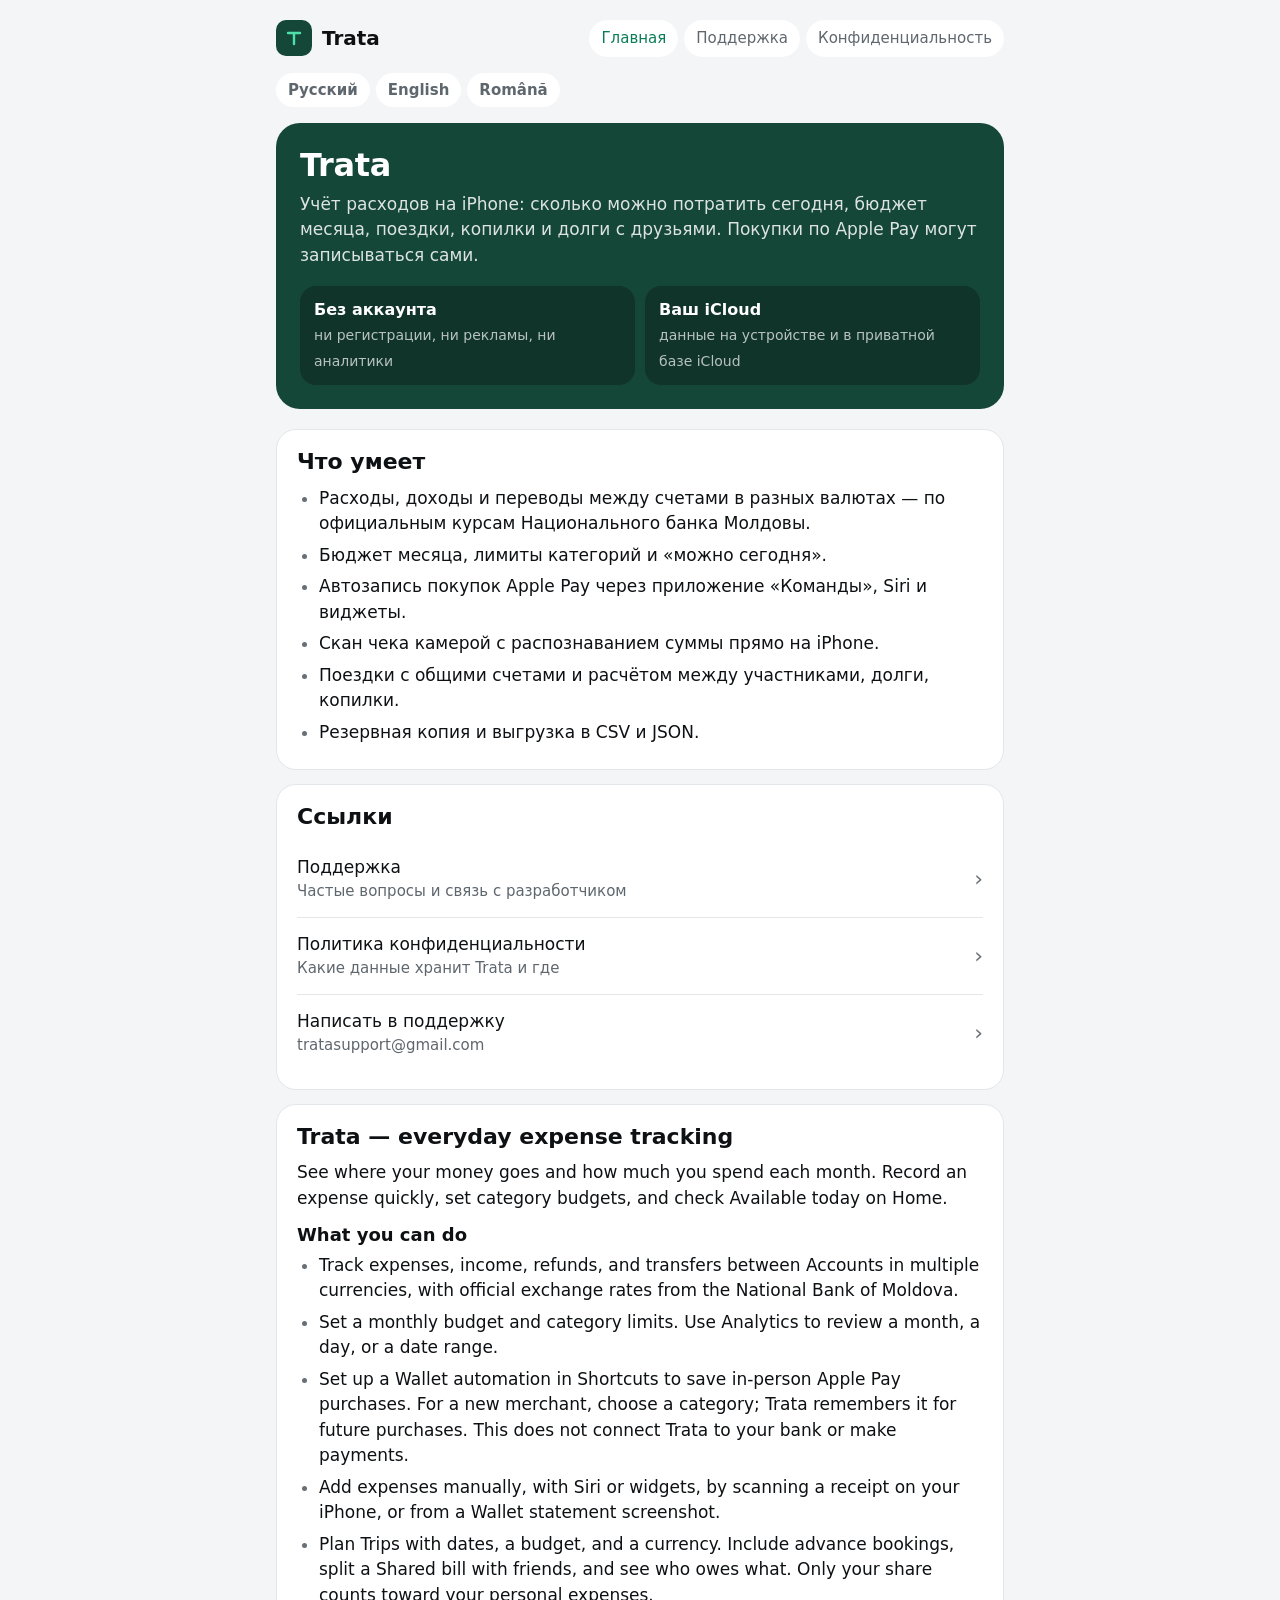
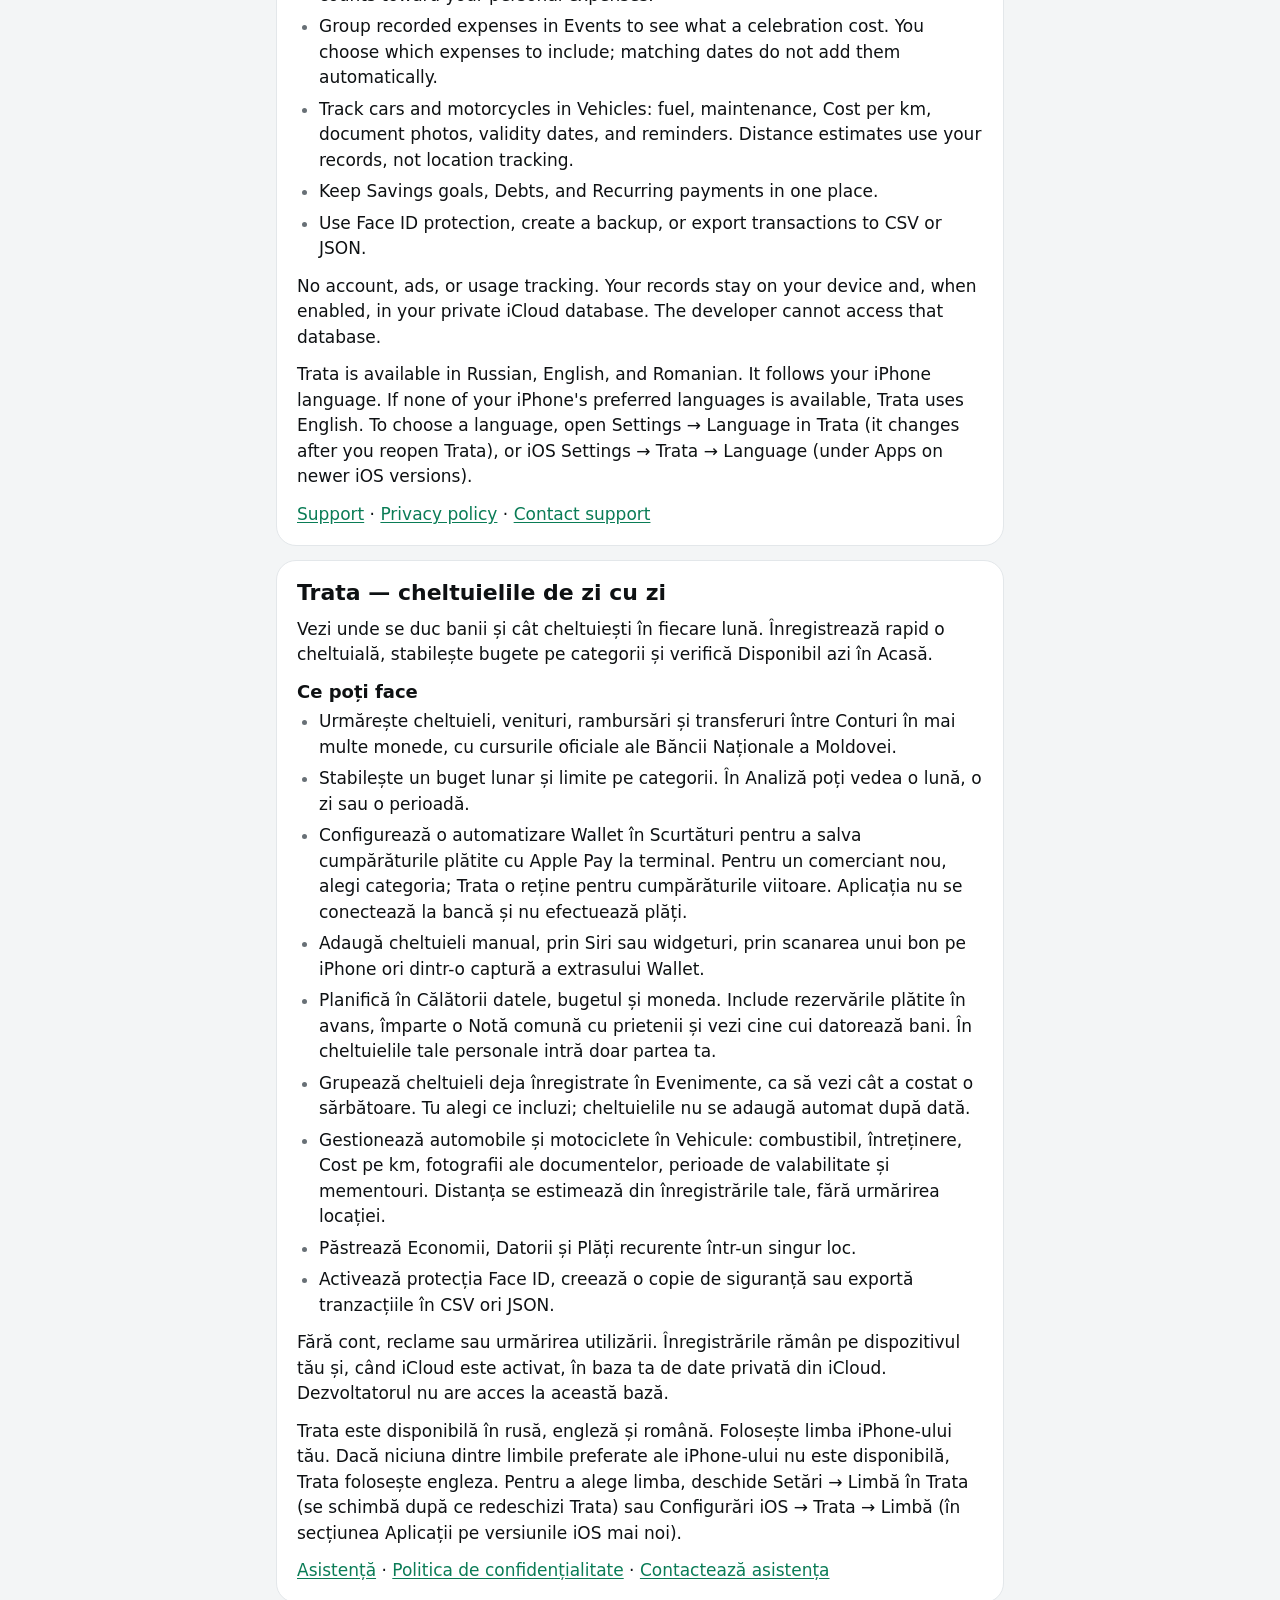
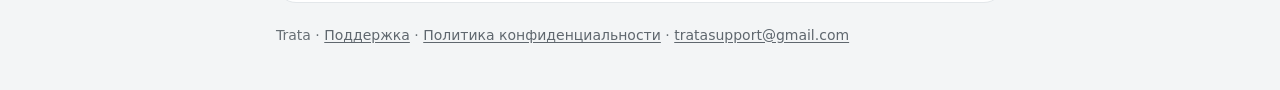
==== index.html @ 4e5db241 "Trata website: home, privacy policy and support (ru, en, ro)" ====
<!DOCTYPE html>
<html lang="ru">
<head>
<meta charset="utf-8">
<meta name="viewport" content="width=device-width, initial-scale=1, viewport-fit=cover">
<title>Trata — учёт расходов</title>
<meta name="description" content="Trata — приложение для iPhone для учёта расходов, бюджета, поездок и долгов. Данные хранятся на устройстве и в вашем iCloud.">
<meta name="color-scheme" content="light dark">
<meta name="theme-color" content="#F3F5F6" media="(prefers-color-scheme: light)">
<meta name="theme-color" content="#101315" media="(prefers-color-scheme: dark)">
<link rel="icon" href="data:image/svg+xml,%3Csvg xmlns='http://www.w3.org/2000/svg' viewBox='0 0 32 32'%3E%3Crect width='32' height='32' rx='8' fill='%23154738'/%3E%3Cpath d='M9 10h14M16 10v13' stroke='%234DE0AA' stroke-width='3.2' stroke-linecap='round'/%3E%3C/svg%3E">
<link rel="stylesheet" href="style.css">
</head>
<body>
<header class="site-header">
  <div class="wrap">
    <a class="brand" href="index.html">
      <span class="brand-mark" aria-hidden="true"><svg viewBox="0 0 20 20" fill="none"><path d="M4 5h12M10 5v11" stroke="#4DE0AA" stroke-width="2.4" stroke-linecap="round"/></svg></span>
      Trata
    </a>
    <nav class="nav" aria-label="Разделы сайта">
      <a href="index.html" aria-current="page">Главная</a>
      <a href="support.html">Поддержка</a>
      <a href="privacy.html">Конфиденциальность</a>
    </nav>
  </div>
</header>

<main class="wrap">
  <nav class="lang" aria-label="Language / Limbă">
    <a href="#ru" hreflang="ru">Русский</a>
    <a href="#en" hreflang="en">English</a>
    <a href="#ro" hreflang="ro">Română</a>
  </nav>

  <section class="hero" id="ru" lang="ru">
    <h1>Trata</h1>
    <p>Учёт расходов на iPhone: сколько можно потратить сегодня, бюджет месяца, поездки, копилки и долги с друзьями. Покупки по Apple Pay могут записываться сами.</p>
    <div class="hero-tiles">
      <div class="hero-tile"><b>Без аккаунта</b><span>ни регистрации, ни рекламы, ни аналитики</span></div>
      <div class="hero-tile"><b>Ваш iCloud</b><span>данные на устройстве и в приватной базе iCloud</span></div>
    </div>
  </section>

  <section class="card">
    <h2>Что умеет</h2>
    <ul>
      <li>Расходы, доходы и переводы между счетами в разных валютах — по официальным курсам Национального банка Молдовы.</li>
      <li>Бюджет месяца, лимиты категорий и «можно сегодня».</li>
      <li>Автозапись покупок Apple Pay через приложение «Команды», Siri и виджеты.</li>
      <li>Скан чека камерой с распознаванием суммы прямо на iPhone.</li>
      <li>Поездки с общими счетами и расчётом между участниками, долги, копилки.</li>
      <li>Резервная копия и выгрузка в CSV и JSON.</li>
    </ul>
  </section>

  <section class="card">
    <h2>Ссылки</h2>
    <ul class="links">
      <li><a href="support.html"><span>Поддержка<small>Частые вопросы и связь с разработчиком</small></span></a></li>
      <li><a href="privacy.html"><span>Политика конфиденциальности<small>Какие данные хранит Trata и где</small></span></a></li>
      <li><a href="mailto:tratasupport@gmail.com?subject=Trata%20%E2%80%94%20%D0%BF%D0%BE%D0%B4%D0%B4%D0%B5%D1%80%D0%B6%D0%BA%D0%B0"><span>Написать в поддержку<small>tratasupport@gmail.com</small></span></a></li>
    </ul>
  </section>

  <section class="card" id="en" lang="en">
    <h2>Trata — everyday expense tracking</h2>
    <p>See where your money goes and how much you spend each month. Record an expense quickly, set category budgets, and check Available today on Home.</p>
    <h3>What you can do</h3>
    <ul>
      <li>Track expenses, income, refunds, and transfers between Accounts in multiple currencies, with official exchange rates from the National Bank of Moldova.</li>
      <li>Set a monthly budget and category limits. Use Analytics to review a month, a day, or a date range.</li>
      <li>Set up a Wallet automation in Shortcuts to save in-person Apple Pay purchases. For a new merchant, choose a category; Trata remembers it for future purchases. This does not connect Trata to your bank or make payments.</li>
      <li>Add expenses manually, with Siri or widgets, by scanning a receipt on your iPhone, or from a Wallet statement screenshot.</li>
      <li>Plan Trips with dates, a budget, and a currency. Include advance bookings, split a Shared bill with friends, and see who owes what. Only your share counts toward your personal expenses.</li>
      <li>Group recorded expenses in Events to see what a celebration cost. You choose which expenses to include; matching dates do not add them automatically.</li>
      <li>Track cars and motorcycles in Vehicles: fuel, maintenance, Cost per km, document photos, validity dates, and reminders. Distance estimates use your records, not location tracking.</li>
      <li>Keep Savings goals, Debts, and Recurring payments in one place.</li>
      <li>Use Face ID protection, create a backup, or export transactions to CSV or JSON.</li>
    </ul>
    <p>No account, ads, or usage tracking. Your records stay on your device and, when enabled, in your private iCloud database. The developer cannot access that database.</p>
    <p>Trata is available in Russian, English, and Romanian. It follows your iPhone language. If none of your iPhone's preferred languages is available, Trata uses English. To choose a language, open Settings → Language in Trata (it changes after you reopen Trata), or iOS Settings → Trata → Language (under Apps on newer iOS versions).</p>
    <p><a href="support.html#en">Support</a> · <a href="privacy.html#en">Privacy policy</a> · <a href="mailto:tratasupport@gmail.com?subject=Trata%20support">Contact support</a></p>
  </section>

  <section class="card" id="ro" lang="ro">
    <h2>Trata — cheltuielile de zi cu zi</h2>
    <p>Vezi unde se duc banii și cât cheltuiești în fiecare lună. Înregistrează rapid o cheltuială, stabilește bugete pe categorii și verifică Disponibil azi în Acasă.</p>
    <h3>Ce poți face</h3>
    <ul>
      <li>Urmărește cheltuieli, venituri, rambursări și transferuri între Conturi în mai multe monede, cu cursurile oficiale ale Băncii Naționale a Moldovei.</li>
      <li>Stabilește un buget lunar și limite pe categorii. În Analiză poți vedea o lună, o zi sau o perioadă.</li>
      <li>Configurează o automatizare Wallet în Scurtături pentru a salva cumpărăturile plătite cu Apple Pay la terminal. Pentru un comerciant nou, alegi categoria; Trata o reține pentru cumpărăturile viitoare. Aplicația nu se conectează la bancă și nu efectuează plăți.</li>
      <li>Adaugă cheltuieli manual, prin Siri sau widgeturi, prin scanarea unui bon pe iPhone ori dintr-o captură a extrasului Wallet.</li>
      <li>Planifică în Călătorii datele, bugetul și moneda. Include rezervările plătite în avans, împarte o Notă comună cu prietenii și vezi cine cui datorează bani. În cheltuielile tale personale intră doar partea ta.</li>
      <li>Grupează cheltuieli deja înregistrate în Evenimente, ca să vezi cât a costat o sărbătoare. Tu alegi ce incluzi; cheltuielile nu se adaugă automat după dată.</li>
      <li>Gestionează automobile și motociclete în Vehicule: combustibil, întreținere, Cost pe km, fotografii ale documentelor, perioade de valabilitate și mementouri. Distanța se estimează din înregistrările tale, fără urmărirea locației.</li>
      <li>Păstrează Economii, Datorii și Plăți recurente într-un singur loc.</li>
      <li>Activează protecția Face ID, creează o copie de siguranță sau exportă tranzacțiile în CSV ori JSON.</li>
    </ul>
    <p>Fără cont, reclame sau urmărirea utilizării. Înregistrările rămân pe dispozitivul tău și, când iCloud este activat, în baza ta de date privată din iCloud. Dezvoltatorul nu are acces la această bază.</p>
    <p>Trata este disponibilă în rusă, engleză și română. Folosește limba iPhone-ului tău. Dacă niciuna dintre limbile preferate ale iPhone-ului nu este disponibilă, Trata folosește engleza. Pentru a alege limba, deschide Setări → Limbă în Trata (se schimbă după ce redeschizi Trata) sau Configurări iOS → Trata → Limbă (în secțiunea Aplicații pe versiunile iOS mai noi).</p>
    <p><a href="support.html#ro">Asistență</a> · <a href="privacy.html#ro">Politica de confidențialitate</a> · <a href="mailto:tratasupport@gmail.com?subject=Trata%20asisten%C8%9B%C4%83">Contactează asistența</a></p>
  </section>
</main>

<footer class="site-footer">
  <div class="wrap">
    <p>Trata · <a href="support.html">Поддержка</a> · <a href="privacy.html">Политика конфиденциальности</a> · <a href="mailto:tratasupport@gmail.com">tratasupport@gmail.com</a></p>
  </div>
</footer>
</body>
</html>
---- style.css ----
/* Trata — общий стиль сайта. Палитра из DESIGN_SPEC.md, системный шрифт, без внешних файлов. */

:root {
  color-scheme: light dark;
  --bg: #F3F5F6;
  --surface: #FFFFFF;
  --surface-elevated: #ECEFF1;
  --hairline: #E3E7EA;
  --text: #0E1113;
  --text-secondary: #5F676E;
  --text-caption: #687076;
  --accent: #0A7C56;
  --on-accent: #FFFFFF;
  --hero: #154738;
  --hero-tile: #10342A;
  --hero-glyph: #4DE0AA;
  --on-hero: #FFFFFF;
  --radius-card: 20px;
  --radius-hero: 24px;
  --gutter: 16px;
  --max: 760px;
}

@media (prefers-color-scheme: dark) {
  :root {
    --bg: #101315;
    --surface: #1C1F23;
    --surface-elevated: #2A2E33;
    --hairline: #24282C;
    --text: #FFFFFF;
    --text-secondary: #8E959B;
    --text-caption: #80888E;
    --accent: #43DCA3;
    --on-accent: #0B1512;
  }
}

*,
*::before,
*::after { box-sizing: border-box; }

html { -webkit-text-size-adjust: 100%; text-size-adjust: 100%; }

body {
  margin: 0;
  background: var(--bg);
  color: var(--text);
  font-family: -apple-system, BlinkMacSystemFont, "SF Pro Text", "SF Pro Display", system-ui, "Segoe UI", Roboto, "Helvetica Neue", Arial, sans-serif;
  font-size: 17px;
  line-height: 1.5;
  -webkit-font-smoothing: antialiased;
  overflow-wrap: break-word;
}

a { color: var(--accent); text-underline-offset: 2px; }
a:hover { text-decoration-thickness: 2px; }
a:focus-visible,
summary:focus-visible { outline: 2px solid var(--accent); outline-offset: 3px; border-radius: 6px; }

.wrap {
  max-width: var(--max);
  margin: 0 auto;
  padding: 0 var(--gutter);
}

/* Шапка */
.site-header { padding: 20px 0 8px; }
.site-header .wrap { display: flex; align-items: center; justify-content: space-between; gap: 12px; flex-wrap: wrap; }
.brand { display: inline-flex; align-items: center; gap: 10px; color: var(--text); text-decoration: none; font-weight: 700; font-size: 20px; }
.brand-mark {
  width: 36px; height: 36px; border-radius: 10px;
  background: var(--hero); display: inline-grid; place-items: center;
}
.brand-mark svg { width: 20px; height: 20px; }
.nav { display: flex; gap: 6px; flex-wrap: wrap; }
.nav a {
  color: var(--text-secondary); text-decoration: none; font-size: 15px; font-weight: 500;
  padding: 7px 12px; border-radius: 999px; background: var(--surface);
}
.nav a[aria-current="page"] { color: var(--accent); }

main { padding: 12px 0 40px; }

h1 { font-size: 32px; line-height: 1.15; margin: 16px 0 8px; letter-spacing: -0.01em; }
h2 { font-size: 22px; line-height: 1.25; margin: 32px 0 10px; }
h3 { font-size: 18px; line-height: 1.3; margin: 22px 0 6px; }
p { margin: 0 0 12px; }
ul { margin: 0 0 12px; padding-left: 22px; }
li { margin: 0 0 6px; }
li::marker { color: var(--text-caption); }

.lead { color: var(--text-secondary); font-size: 19px; }
.meta { color: var(--text-caption); font-size: 15px; }
.muted { color: var(--text-secondary); }

/* Hero — как крупная карточка-итог в приложении */
.hero {
  background: var(--hero);
  color: var(--on-hero);
  border-radius: var(--radius-hero);
  padding: 24px;
  margin: 16px 0 20px;
}
.hero h1 { margin-top: 0; color: var(--on-hero); }
.hero p { color: rgba(255, 255, 255, 0.85); }
.hero a { color: var(--hero-glyph); }
.hero-tiles { display: grid; grid-template-columns: repeat(auto-fit, minmax(180px, 1fr)); gap: 10px; margin-top: 18px; }
.hero-tile { background: var(--hero-tile); border-radius: 16px; padding: 12px 14px; }
.hero-tile b { display: block; color: var(--on-hero); font-size: 16px; }
.hero-tile span { color: rgba(255, 255, 255, 0.7); font-size: 14px; }

/* Карточки */
.card {
  background: var(--surface);
  border-radius: var(--radius-card);
  padding: 18px 20px;
  margin: 0 0 14px;
}
@media (prefers-color-scheme: light) {
  .card { border: 1px solid var(--hairline); }
}
.card > :last-child { margin-bottom: 0; }
.card h2, .card h3 { margin-top: 0; }

.links { list-style: none; padding: 0; margin: 0; }
.links li { margin: 0; border-top: 1px solid var(--hairline); }
.links li:first-child { border-top: 0; }
.links a {
  display: flex; justify-content: space-between; align-items: center; gap: 12px;
  padding: 14px 0; color: var(--text); text-decoration: none; font-weight: 500;
}
.links a::after { content: "›"; color: var(--text-caption); font-size: 22px; line-height: 1; }
.links small { display: block; color: var(--text-secondary); font-weight: 400; font-size: 15px; }

.button {
  display: inline-block; background: var(--accent); color: var(--on-accent);
  text-decoration: none; font-weight: 600; padding: 12px 18px; border-radius: 14px;
}
.button:hover { filter: brightness(1.05); }

.badge {
  display: inline-block; font-size: 13px; font-weight: 600; letter-spacing: 0.02em;
  color: var(--text-secondary); background: var(--surface-elevated);
  padding: 3px 10px; border-radius: 999px; vertical-align: middle;
}

/* Частые вопросы */
details {
  background: var(--surface);
  border-radius: 16px;
  padding: 0 18px;
  margin: 0 0 10px;
}
@media (prefers-color-scheme: light) {
  details { border: 1px solid var(--hairline); }
}
summary {
  cursor: pointer; list-style: none; font-weight: 600; padding: 15px 28px 15px 0; position: relative;
}
summary::-webkit-details-marker { display: none; }
summary::after {
  content: "+"; position: absolute; right: 0; top: 50%; transform: translateY(-50%);
  color: var(--accent); font-size: 22px; font-weight: 400;
}
details[open] summary::after { content: "−"; }
details > :not(summary) { color: var(--text-secondary); }
details > :last-child { padding-bottom: 14px; margin-bottom: 0; }

/* Переключатель языка */
.lang { display: flex; gap: 6px; margin: 8px 0 4px; }
.lang a {
  text-decoration: none; font-size: 15px; font-weight: 600; padding: 6px 12px;
  border-radius: 999px; background: var(--surface); color: var(--text-secondary);
}
.lang a:hover { color: var(--accent); }

.policy h2 { font-size: 20px; }
.policy section { scroll-margin-top: 16px; }
hr { border: 0; border-top: 1px solid var(--hairline); margin: 40px 0; }

.site-footer { color: var(--text-caption); font-size: 14px; padding: 8px 0 32px; }
.site-footer a { color: var(--text-secondary); }

@media (max-width: 480px) {
  body { font-size: 16px; }
  h1 { font-size: 27px; }
  h2 { font-size: 20px; }
  .lead { font-size: 17px; }
  .hero { padding: 20px 18px; }
  .card { padding: 16px; }
}
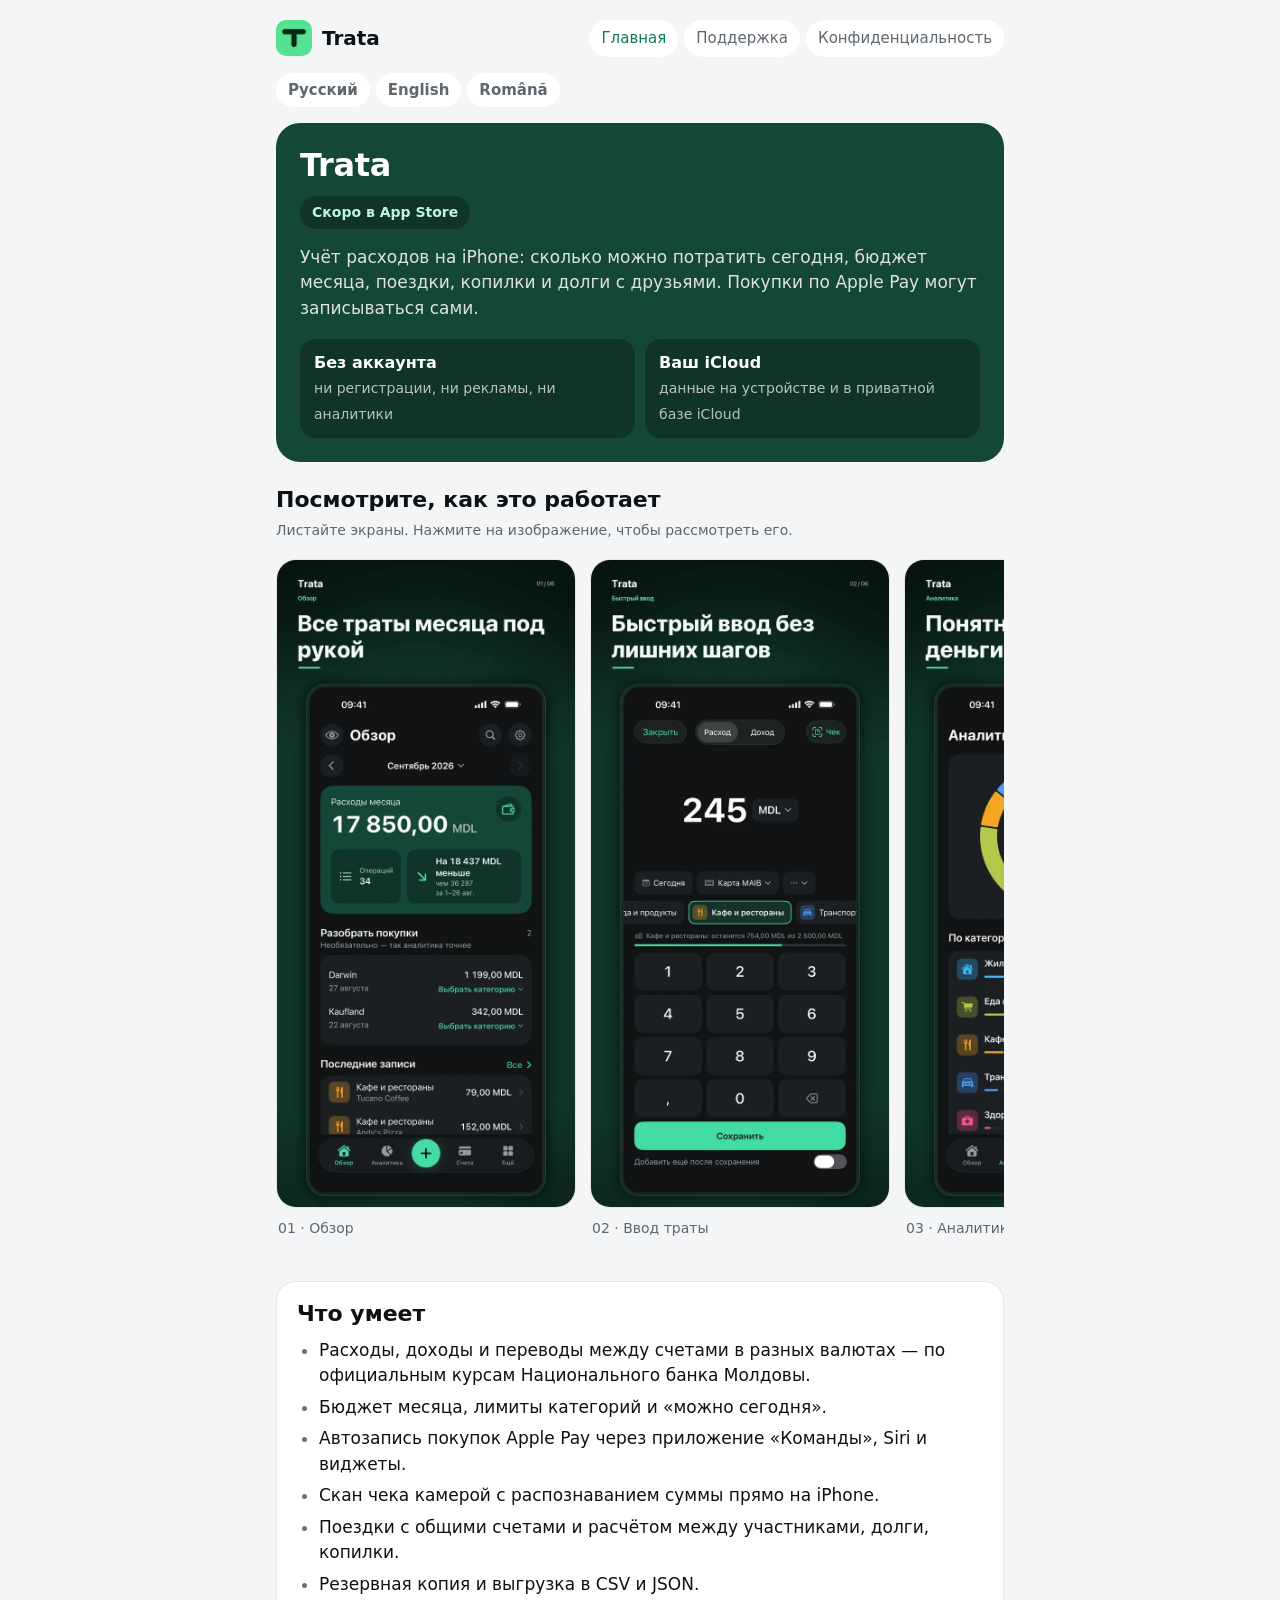
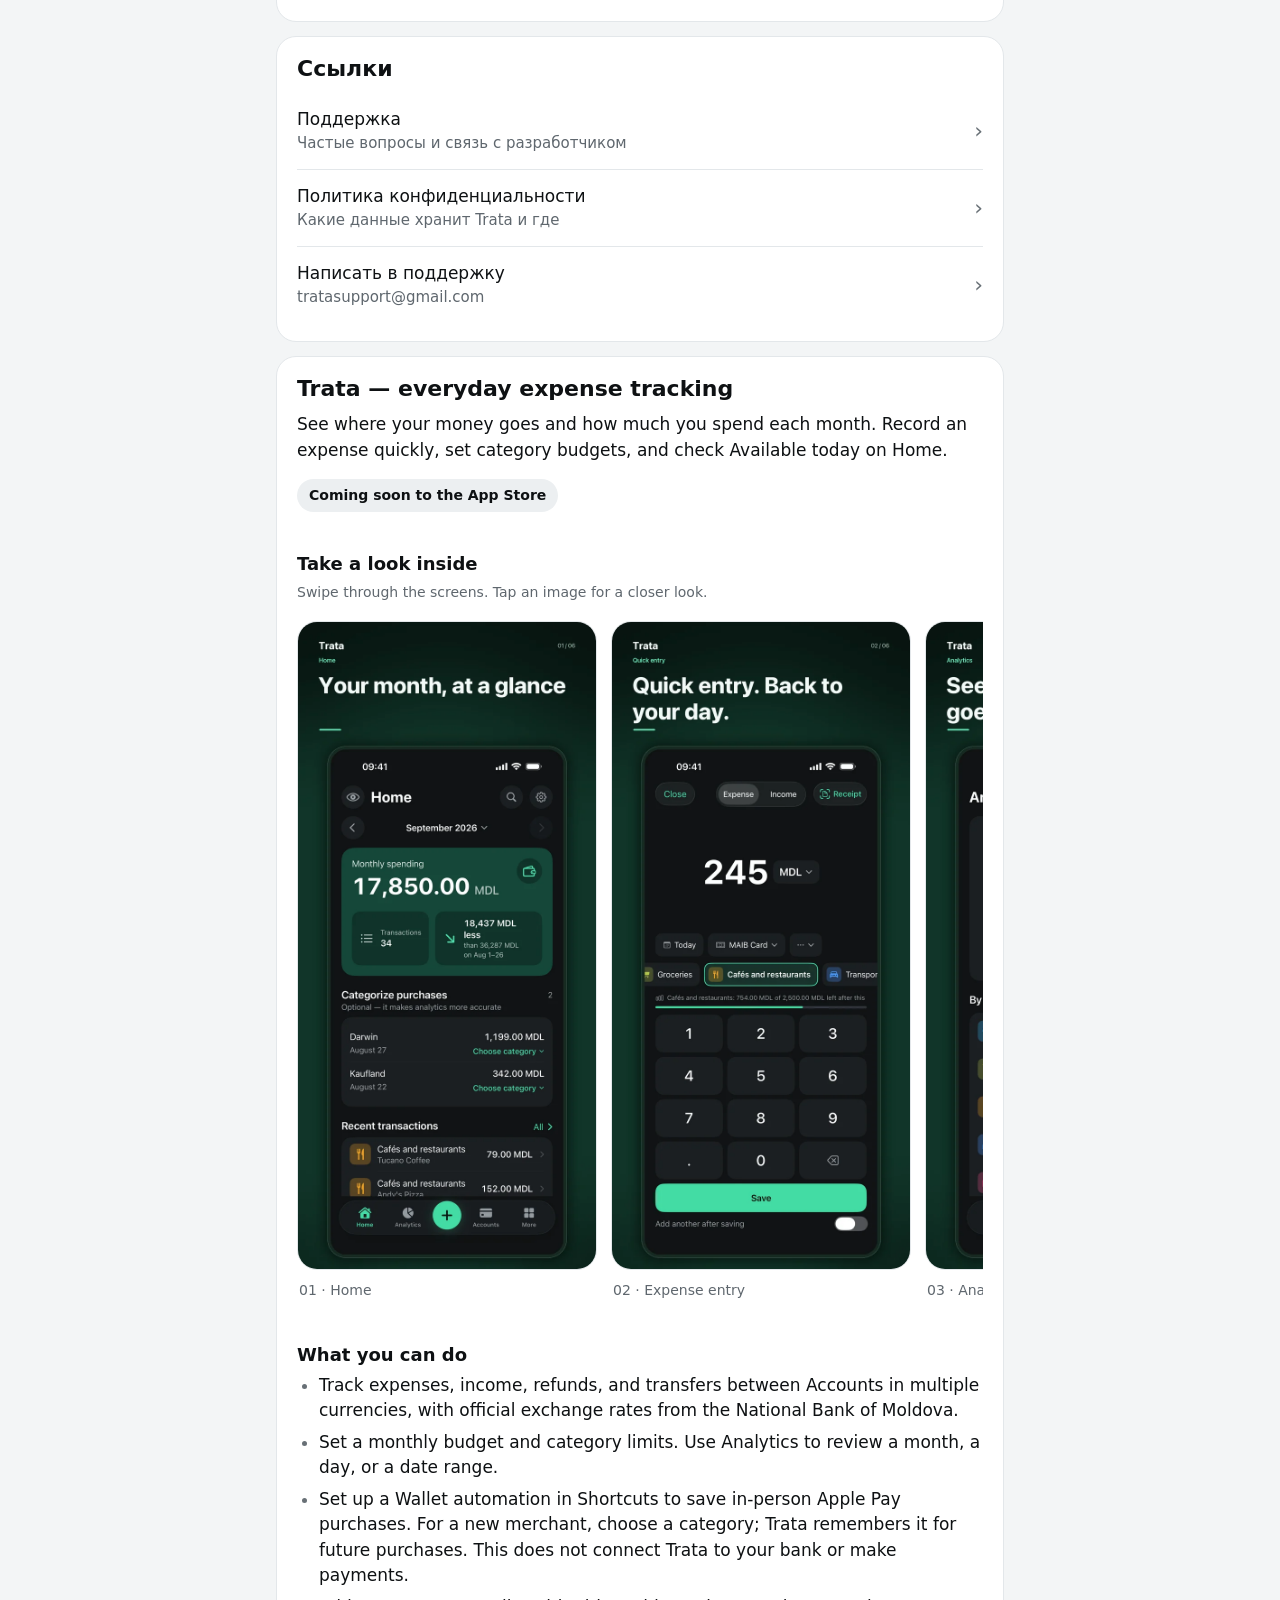
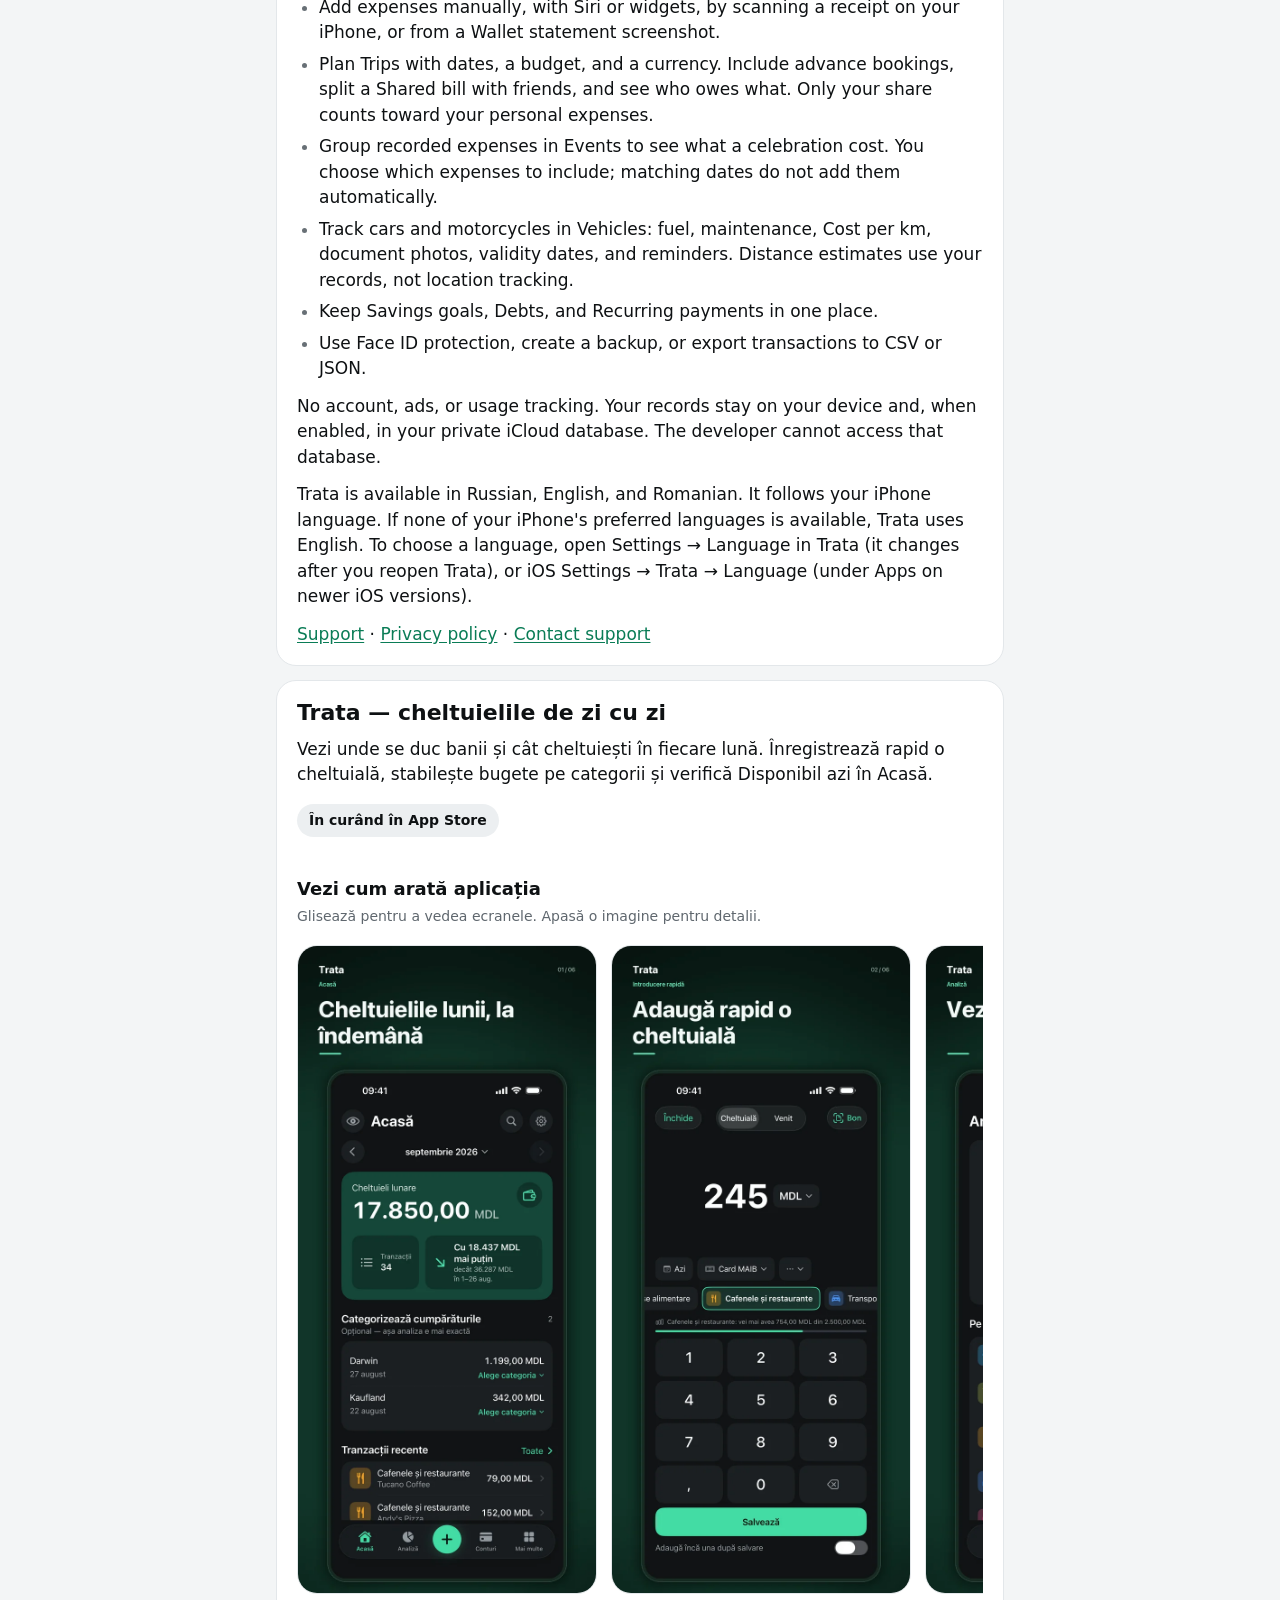
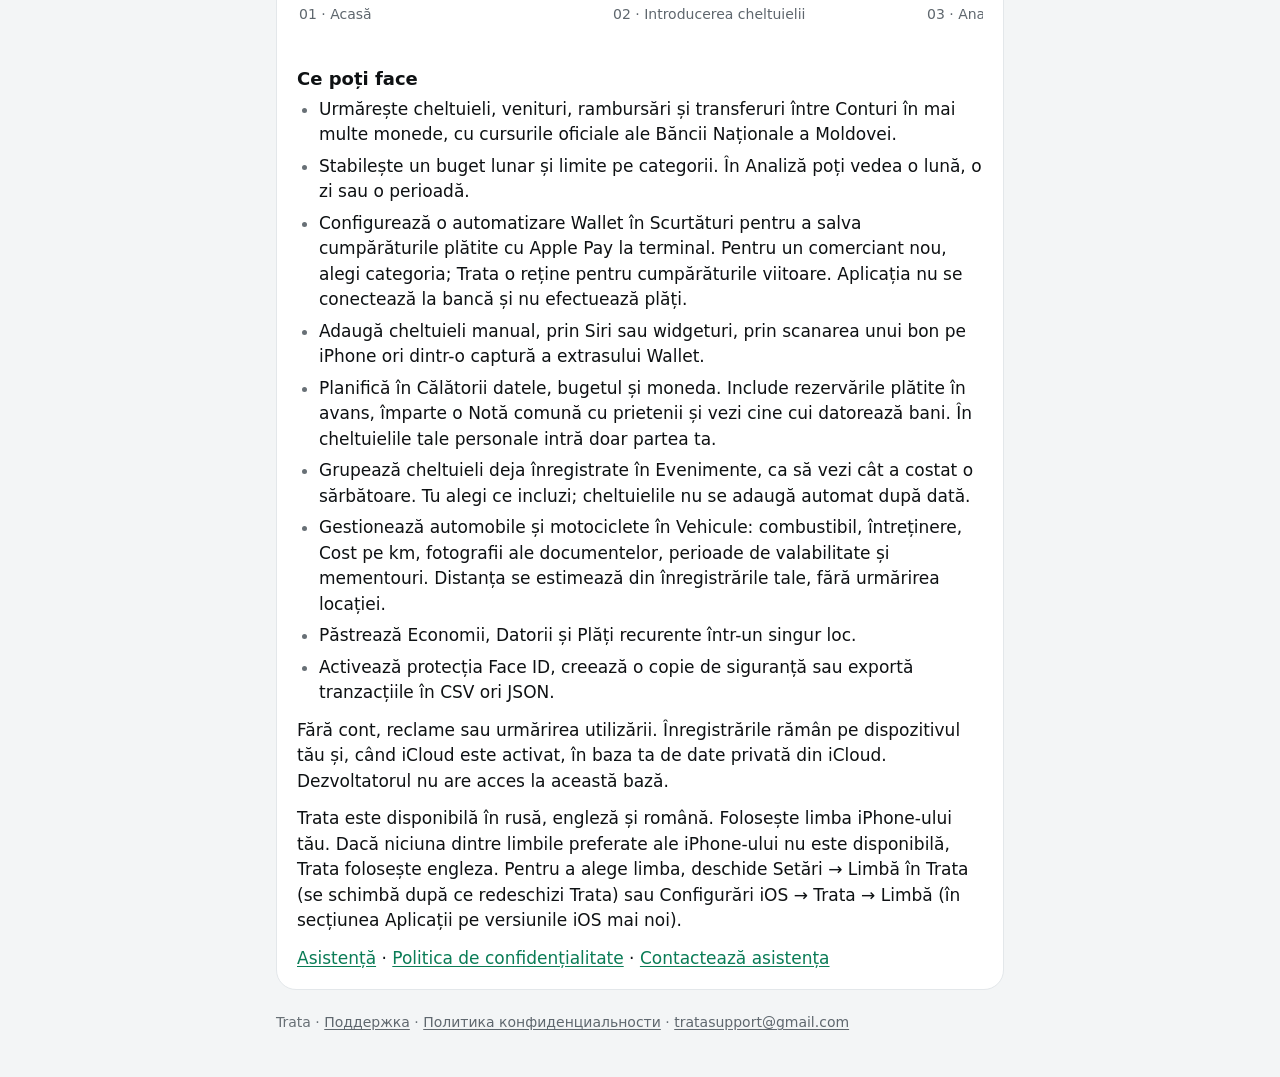
==== commit 9f5247f0: "Add multilingual screenshots and sharing preview Add six refreshed Trata screenshots in each of Russ" ====
--- a/index.html
+++ b/index.html
@@ -8,14 +8,50 @@
 <meta name="color-scheme" content="light dark">
 <meta name="theme-color" content="#F3F5F6" media="(prefers-color-scheme: light)">
 <meta name="theme-color" content="#101315" media="(prefers-color-scheme: dark)">
-<link rel="icon" href="data:image/svg+xml,%3Csvg xmlns='http://www.w3.org/2000/svg' viewBox='0 0 32 32'%3E%3Crect width='32' height='32' rx='8' fill='%23154738'/%3E%3Cpath d='M9 10h14M16 10v13' stroke='%234DE0AA' stroke-width='3.2' stroke-linecap='round'/%3E%3C/svg%3E">
+<link rel="canonical" href="https://memotvoret.github.io/trata/">
+<meta property="og:type" content="website">
+<meta property="og:site_name" content="Trata">
+<meta property="og:title" content="Trata — личные финансы на iPhone">
+<meta property="og:description" content="Расходы, бюджет, поездки и счета — в одном приложении. Русский, English, Română. Скоро в App Store.">
+<meta property="og:url" content="https://memotvoret.github.io/trata/">
+<meta property="og:locale" content="ru_RU">
+<meta property="og:locale:alternate" content="en_US">
+<meta property="og:locale:alternate" content="ro_RO">
+<meta property="og:image" content="https://memotvoret.github.io/trata/trata-social.jpg">
+<meta property="og:image:width" content="1200">
+<meta property="og:image:height" content="630">
+<meta property="og:image:alt" content="Trata — расходы, бюджет и поездки. Скоро в App Store.">
+<meta name="twitter:card" content="summary_large_image">
+<meta name="twitter:title" content="Trata — личные финансы на iPhone">
+<meta name="twitter:description" content="Понимайте свои расходы, планируйте бюджет и делите расходы поездки. Скоро в App Store.">
+<meta name="twitter:image" content="https://memotvoret.github.io/trata/trata-social.jpg">
+<meta name="twitter:image:alt" content="Trata — расходы, бюджет и поездки. Скоро в App Store.">
+<link rel="icon" type="image/png" sizes="32x32" href="trata-favicon.png">
+<link rel="apple-touch-icon" sizes="180x180" href="trata-touch-icon.png">
+<link rel="icon" type="image/png" sizes="512x512" href="trata-icon.png">
 <link rel="stylesheet" href="style.css">
+<style>
+.brand-mark { overflow: hidden; }
+.brand-mark img { display: block; width: 36px; height: 36px; }
+.release-note { display: inline-block; padding: 6px 12px; border-radius: 99px; font-size: 14px; font-weight: 650; background: var(--surface-elevated); color: var(--text); margin: 4px 0 16px; }
+.hero .release-note { color: #BCF8DF; background: #10342A; }
+.showcase { margin: 24px 0 28px; min-width: 0; }
+.showcase h2, .showcase h3 { margin: 0 0 6px; }
+.showcase-hint { font-size: 14px; color: var(--text-secondary); margin-bottom: 14px; }
+.screen-gallery { display: flex; gap: 14px; overflow-x: auto; overscroll-behavior-x: contain; scroll-snap-type: x mandatory; padding: 4px 2px 14px; scrollbar-color: var(--accent) var(--surface-elevated); }
+.screen-gallery figure { flex: 0 0 clamp(250px, 77vw, 300px); margin: 0; min-width: 0; scroll-snap-align: start; }
+.screen-gallery a { display: block; border-radius: 20px; overflow: hidden; background: #081511; border: 1px solid var(--hairline); }
+.screen-gallery img { display: block; width: 100%; height: auto; aspect-ratio: 660 / 1434; }
+.screen-gallery figcaption { margin: 10px 2px 0; color: var(--text-secondary); font-size: 14px; }
+.showcase a:focus-visible { outline-offset: 0; }
+@media (prefers-reduced-motion: reduce) { .screen-gallery { scroll-behavior: auto; } }
+</style>
 </head>
 <body>
 <header class="site-header">
   <div class="wrap">
     <a class="brand" href="index.html">
-      <span class="brand-mark" aria-hidden="true"><svg viewBox="0 0 20 20" fill="none"><path d="M4 5h12M10 5v11" stroke="#4DE0AA" stroke-width="2.4" stroke-linecap="round"/></svg></span>
+      <span class="brand-mark" aria-hidden="true"><img src="trata-favicon.png" width="36" height="36" alt=""></span>
       Trata
     </a>
     <nav class="nav" aria-label="Разделы сайта">
@@ -35,12 +71,26 @@
 
   <section class="hero" id="ru" lang="ru">
     <h1>Trata</h1>
+    <p class="release-note">Скоро в App Store</p>
     <p>Учёт расходов на iPhone: сколько можно потратить сегодня, бюджет месяца, поездки, копилки и долги с друзьями. Покупки по Apple Pay могут записываться сами.</p>
     <div class="hero-tiles">
       <div class="hero-tile"><b>Без аккаунта</b><span>ни регистрации, ни рекламы, ни аналитики</span></div>
       <div class="hero-tile"><b>Ваш iCloud</b><span>данные на устройстве и в приватной базе iCloud</span></div>
     </div>
   </section>
+
+  <div class="showcase" lang="ru" aria-labelledby="screens-ru">
+<h2 id="screens-ru">Посмотрите, как это работает</h2>
+<p class="showcase-hint">Листайте экраны. Нажмите на изображение, чтобы рассмотреть его.</p>
+<div class="screen-gallery" role="group" aria-label="Посмотрите, как это работает">
+<figure><a href="trata-ru-01.webp"><img src="trata-ru-01.webp" width="660" height="1434" loading="lazy" decoding="async" alt="Trata · Обзор. Все траты месяца под рукой"></a><figcaption>01 · Обзор</figcaption></figure>
+<figure><a href="trata-ru-02.webp"><img src="trata-ru-02.webp" width="660" height="1434" loading="lazy" decoding="async" alt="Trata · Ввод траты. Быстрый ввод без лишних шагов"></a><figcaption>02 · Ввод траты</figcaption></figure>
+<figure><a href="trata-ru-03.webp"><img src="trata-ru-03.webp" width="660" height="1434" loading="lazy" decoding="async" alt="Trata · Аналитика. Понятно, куда уходят деньги"></a><figcaption>03 · Аналитика</figcaption></figure>
+<figure><a href="trata-ru-04.webp"><img src="trata-ru-04.webp" width="660" height="1434" loading="lazy" decoding="async" alt="Trata · Бюджет. Знайте, сколько можно сегодня"></a><figcaption>04 · Бюджет</figcaption></figure>
+<figure><a href="trata-ru-05.webp"><img src="trata-ru-05.webp" width="660" height="1434" loading="lazy" decoding="async" alt="Trata · Поездка. В поездке — только ваша доля"></a><figcaption>05 · Поездка</figcaption></figure>
+<figure><a href="trata-ru-06.webp"><img src="trata-ru-06.webp" width="660" height="1434" loading="lazy" decoding="async" alt="Trata · Счета. Все счета. Один итог."></a><figcaption>06 · Счета</figcaption></figure>
+</div>
+</div>
 
   <section class="card">
     <h2>Что умеет</h2>
@@ -66,6 +116,19 @@
   <section class="card" id="en" lang="en">
     <h2>Trata — everyday expense tracking</h2>
     <p>See where your money goes and how much you spend each month. Record an expense quickly, set category budgets, and check Available today on Home.</p>
+    <p class="release-note">Coming soon to the App Store</p>
+<div class="showcase" lang="en" aria-labelledby="screens-en">
+<h3 id="screens-en">Take a look inside</h3>
+<p class="showcase-hint">Swipe through the screens. Tap an image for a closer look.</p>
+<div class="screen-gallery" role="group" aria-label="Take a look inside">
+<figure><a href="trata-en-01.webp"><img src="trata-en-01.webp" width="660" height="1434" loading="lazy" decoding="async" alt="Trata · Home. Your month, at a glance"></a><figcaption>01 · Home</figcaption></figure>
+<figure><a href="trata-en-02.webp"><img src="trata-en-02.webp" width="660" height="1434" loading="lazy" decoding="async" alt="Trata · Expense entry. Quick entry. Back to your day."></a><figcaption>02 · Expense entry</figcaption></figure>
+<figure><a href="trata-en-03.webp"><img src="trata-en-03.webp" width="660" height="1434" loading="lazy" decoding="async" alt="Trata · Analytics. See where your money goes"></a><figcaption>03 · Analytics</figcaption></figure>
+<figure><a href="trata-en-04.webp"><img src="trata-en-04.webp" width="660" height="1434" loading="lazy" decoding="async" alt="Trata · Budget. Know what you can spend today"></a><figcaption>04 · Budget</figcaption></figure>
+<figure><a href="trata-en-05.webp"><img src="trata-en-05.webp" width="660" height="1434" loading="lazy" decoding="async" alt="Trata · Trip. Shared trip. Just your share."></a><figcaption>05 · Trip</figcaption></figure>
+<figure><a href="trata-en-06.webp"><img src="trata-en-06.webp" width="660" height="1434" loading="lazy" decoding="async" alt="Trata · Accounts. All accounts. One total."></a><figcaption>06 · Accounts</figcaption></figure>
+</div>
+</div>
     <h3>What you can do</h3>
     <ul>
       <li>Track expenses, income, refunds, and transfers between Accounts in multiple currencies, with official exchange rates from the National Bank of Moldova.</li>
@@ -86,6 +149,19 @@
   <section class="card" id="ro" lang="ro">
     <h2>Trata — cheltuielile de zi cu zi</h2>
     <p>Vezi unde se duc banii și cât cheltuiești în fiecare lună. Înregistrează rapid o cheltuială, stabilește bugete pe categorii și verifică Disponibil azi în Acasă.</p>
+    <p class="release-note">În curând în App Store</p>
+<div class="showcase" lang="ro" aria-labelledby="screens-ro">
+<h3 id="screens-ro">Vezi cum arată aplicația</h3>
+<p class="showcase-hint">Glisează pentru a vedea ecranele. Apasă o imagine pentru detalii.</p>
+<div class="screen-gallery" role="group" aria-label="Vezi cum arată aplicația">
+<figure><a href="trata-ro-01.webp"><img src="trata-ro-01.webp" width="660" height="1434" loading="lazy" decoding="async" alt="Trata · Acasă. Cheltuielile lunii, la îndemână"></a><figcaption>01 · Acasă</figcaption></figure>
+<figure><a href="trata-ro-02.webp"><img src="trata-ro-02.webp" width="660" height="1434" loading="lazy" decoding="async" alt="Trata · Introducerea cheltuielii. Adaugă rapid o cheltuială"></a><figcaption>02 · Introducerea cheltuielii</figcaption></figure>
+<figure><a href="trata-ro-03.webp"><img src="trata-ro-03.webp" width="660" height="1434" loading="lazy" decoding="async" alt="Trata · Analiză. Vezi unde se duc banii"></a><figcaption>03 · Analiză</figcaption></figure>
+<figure><a href="trata-ro-04.webp"><img src="trata-ro-04.webp" width="660" height="1434" loading="lazy" decoding="async" alt="Trata · Buget. Vezi cât poți cheltui azi"></a><figcaption>04 · Buget</figcaption></figure>
+<figure><a href="trata-ro-05.webp"><img src="trata-ro-05.webp" width="660" height="1434" loading="lazy" decoding="async" alt="Trata · Călătorie. În călătorie, doar partea ta"></a><figcaption>05 · Călătorie</figcaption></figure>
+<figure><a href="trata-ro-06.webp"><img src="trata-ro-06.webp" width="660" height="1434" loading="lazy" decoding="async" alt="Trata · Conturi. Toate conturile. Un singur total."></a><figcaption>06 · Conturi</figcaption></figure>
+</div>
+</div>
     <h3>Ce poți face</h3>
     <ul>
       <li>Urmărește cheltuieli, venituri, rambursări și transferuri între Conturi în mai multe monede, cu cursurile oficiale ale Băncii Naționale a Moldovei.</li>
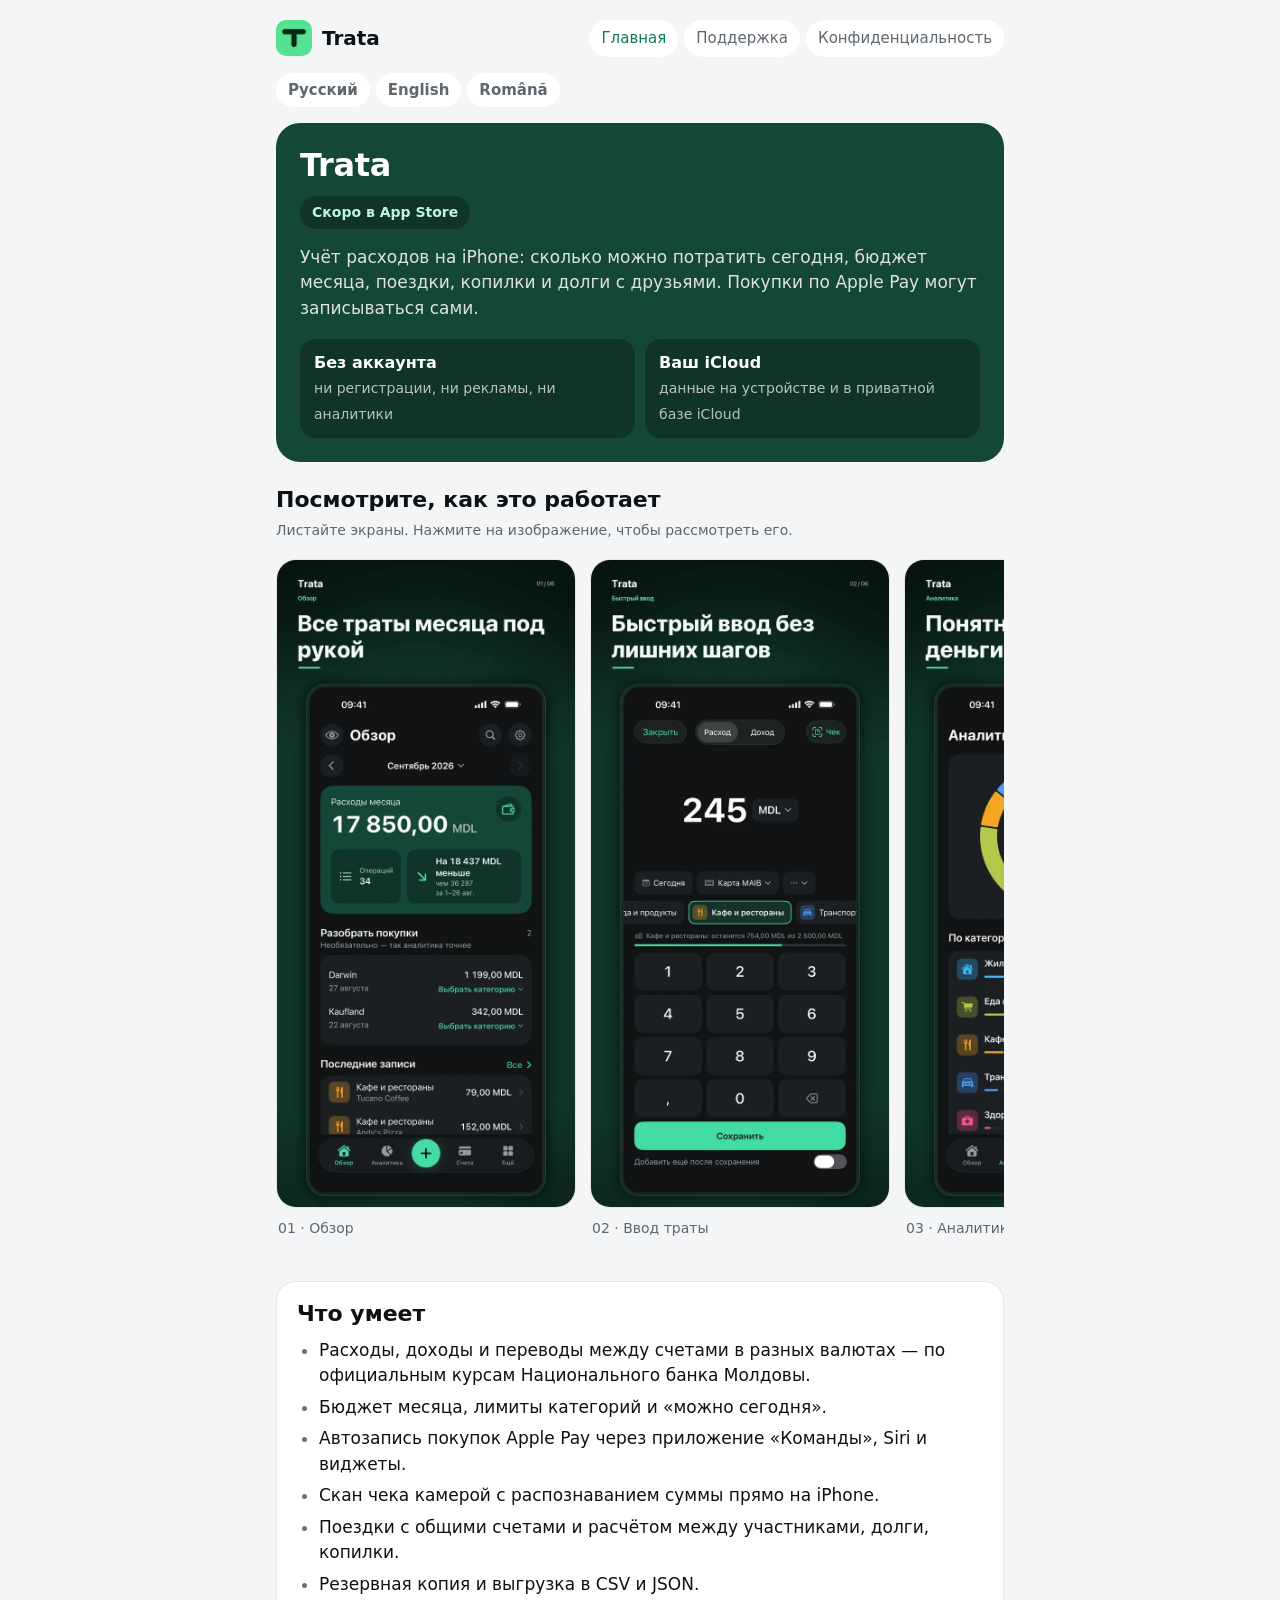
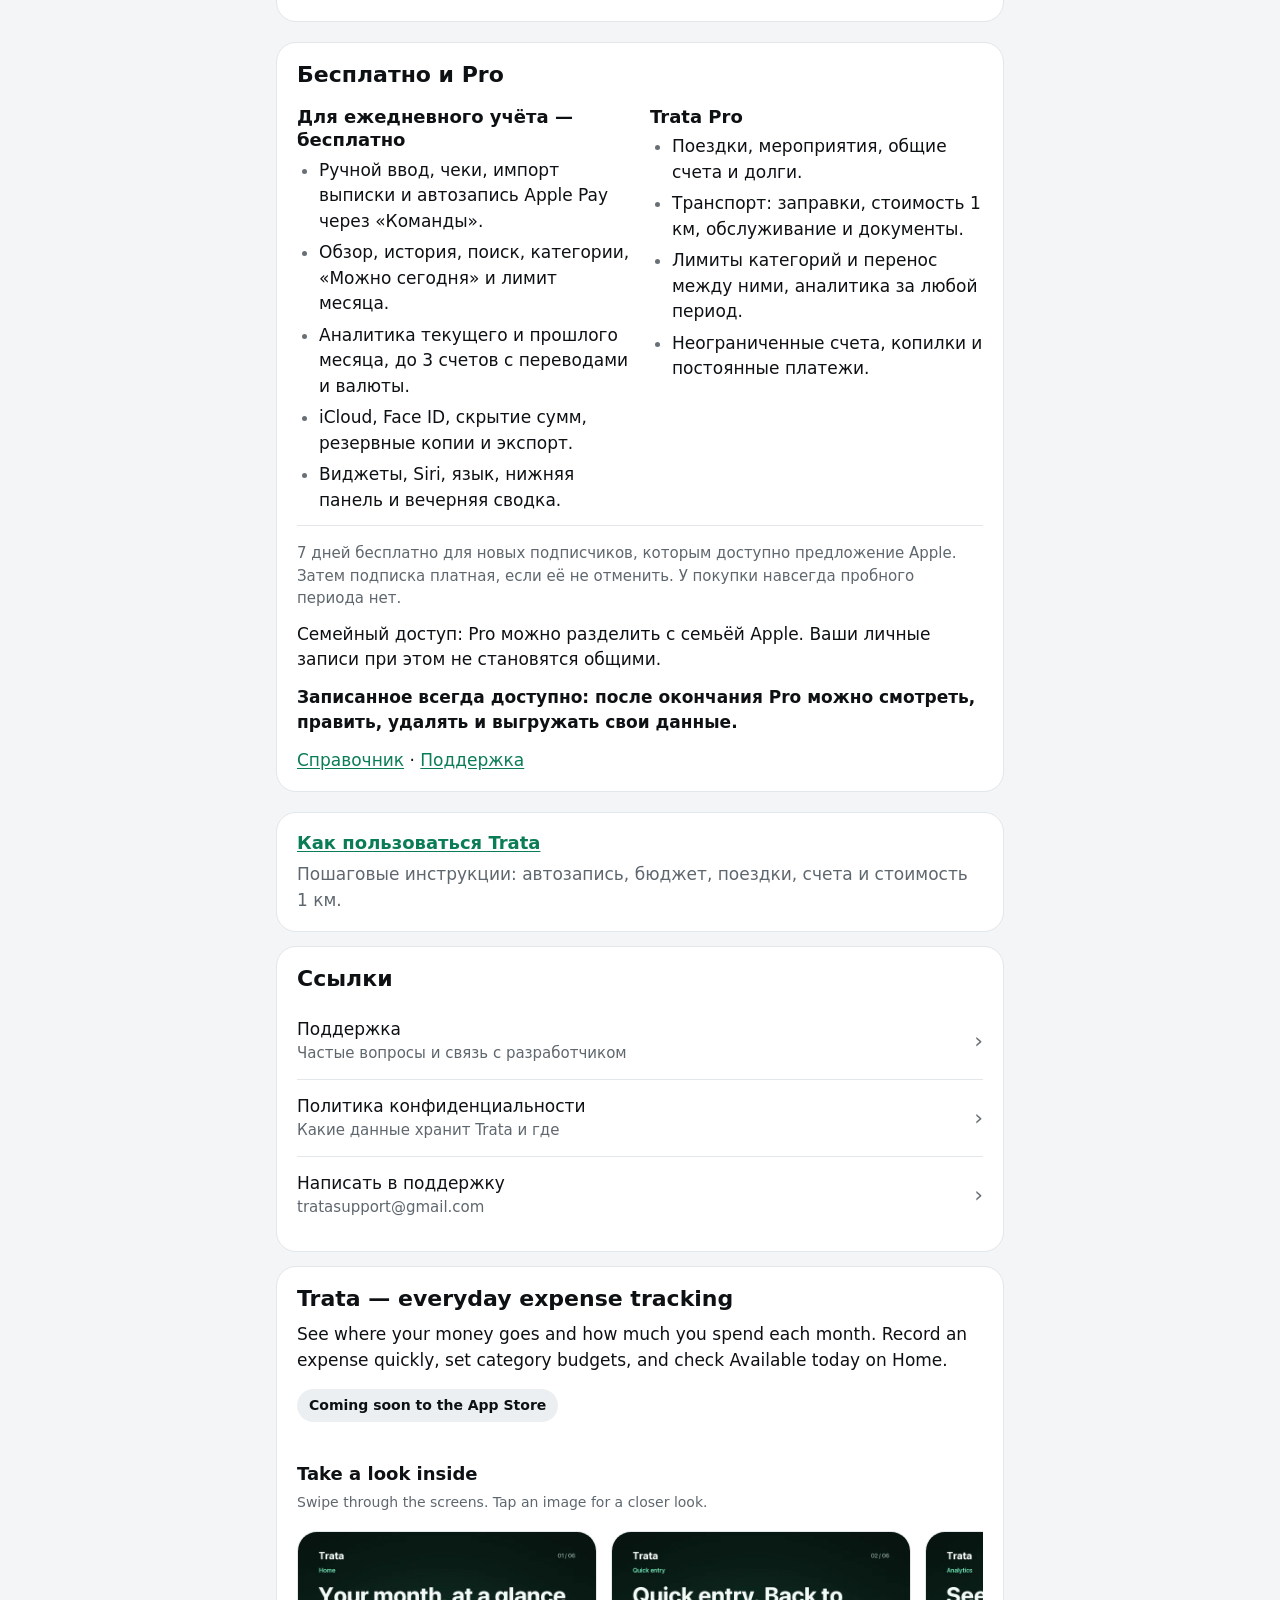
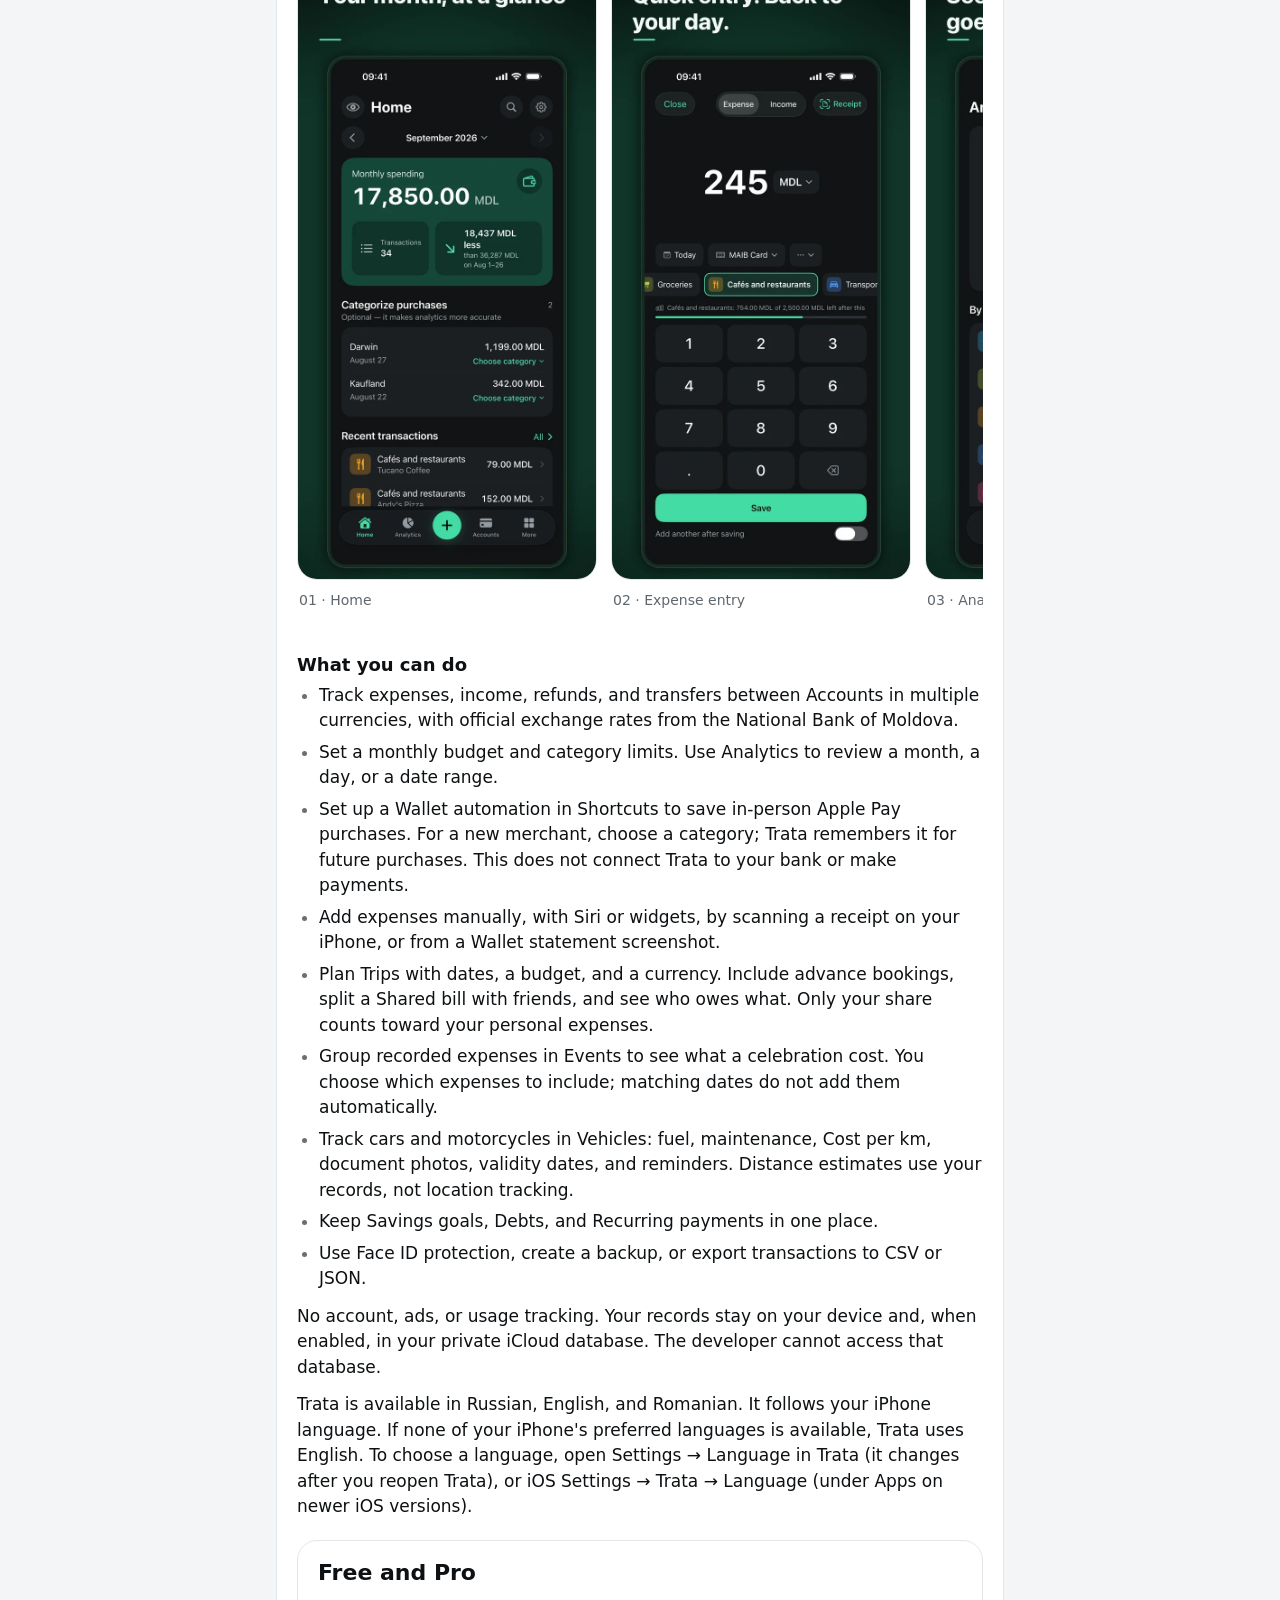
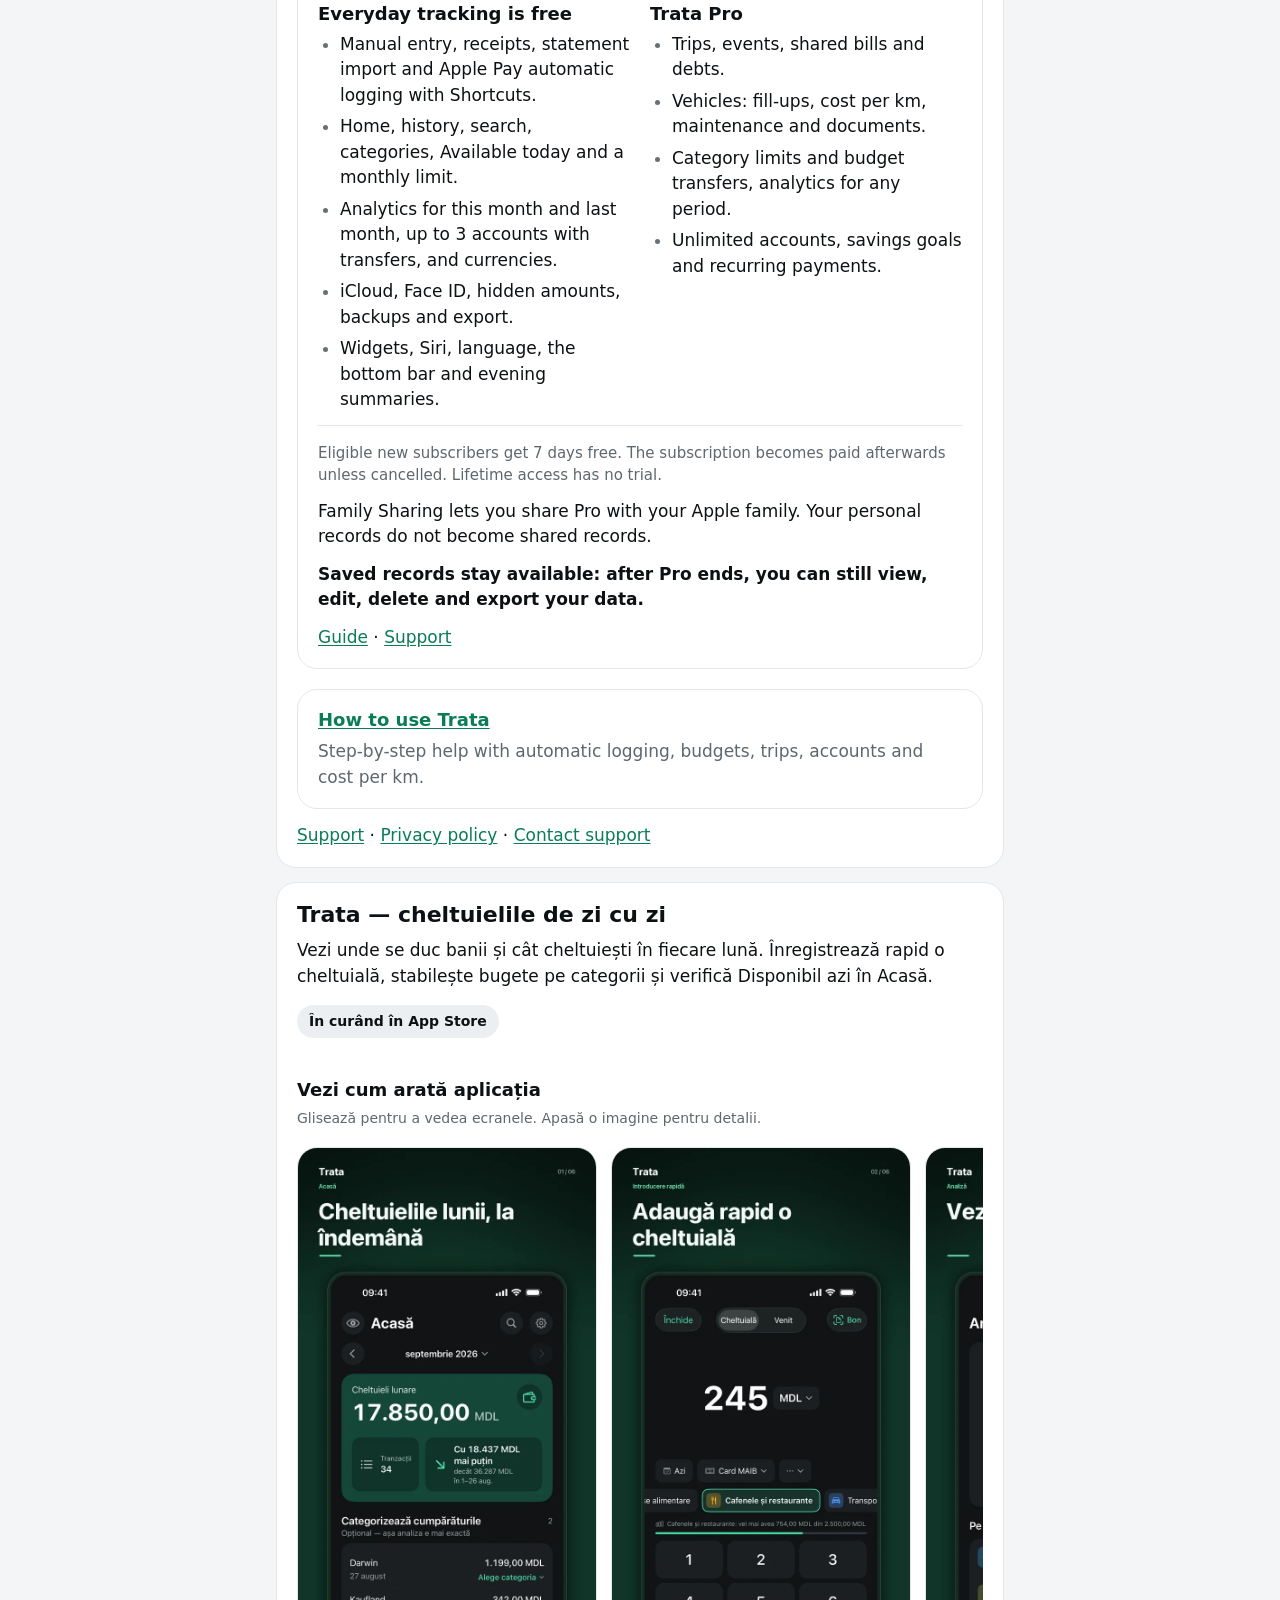
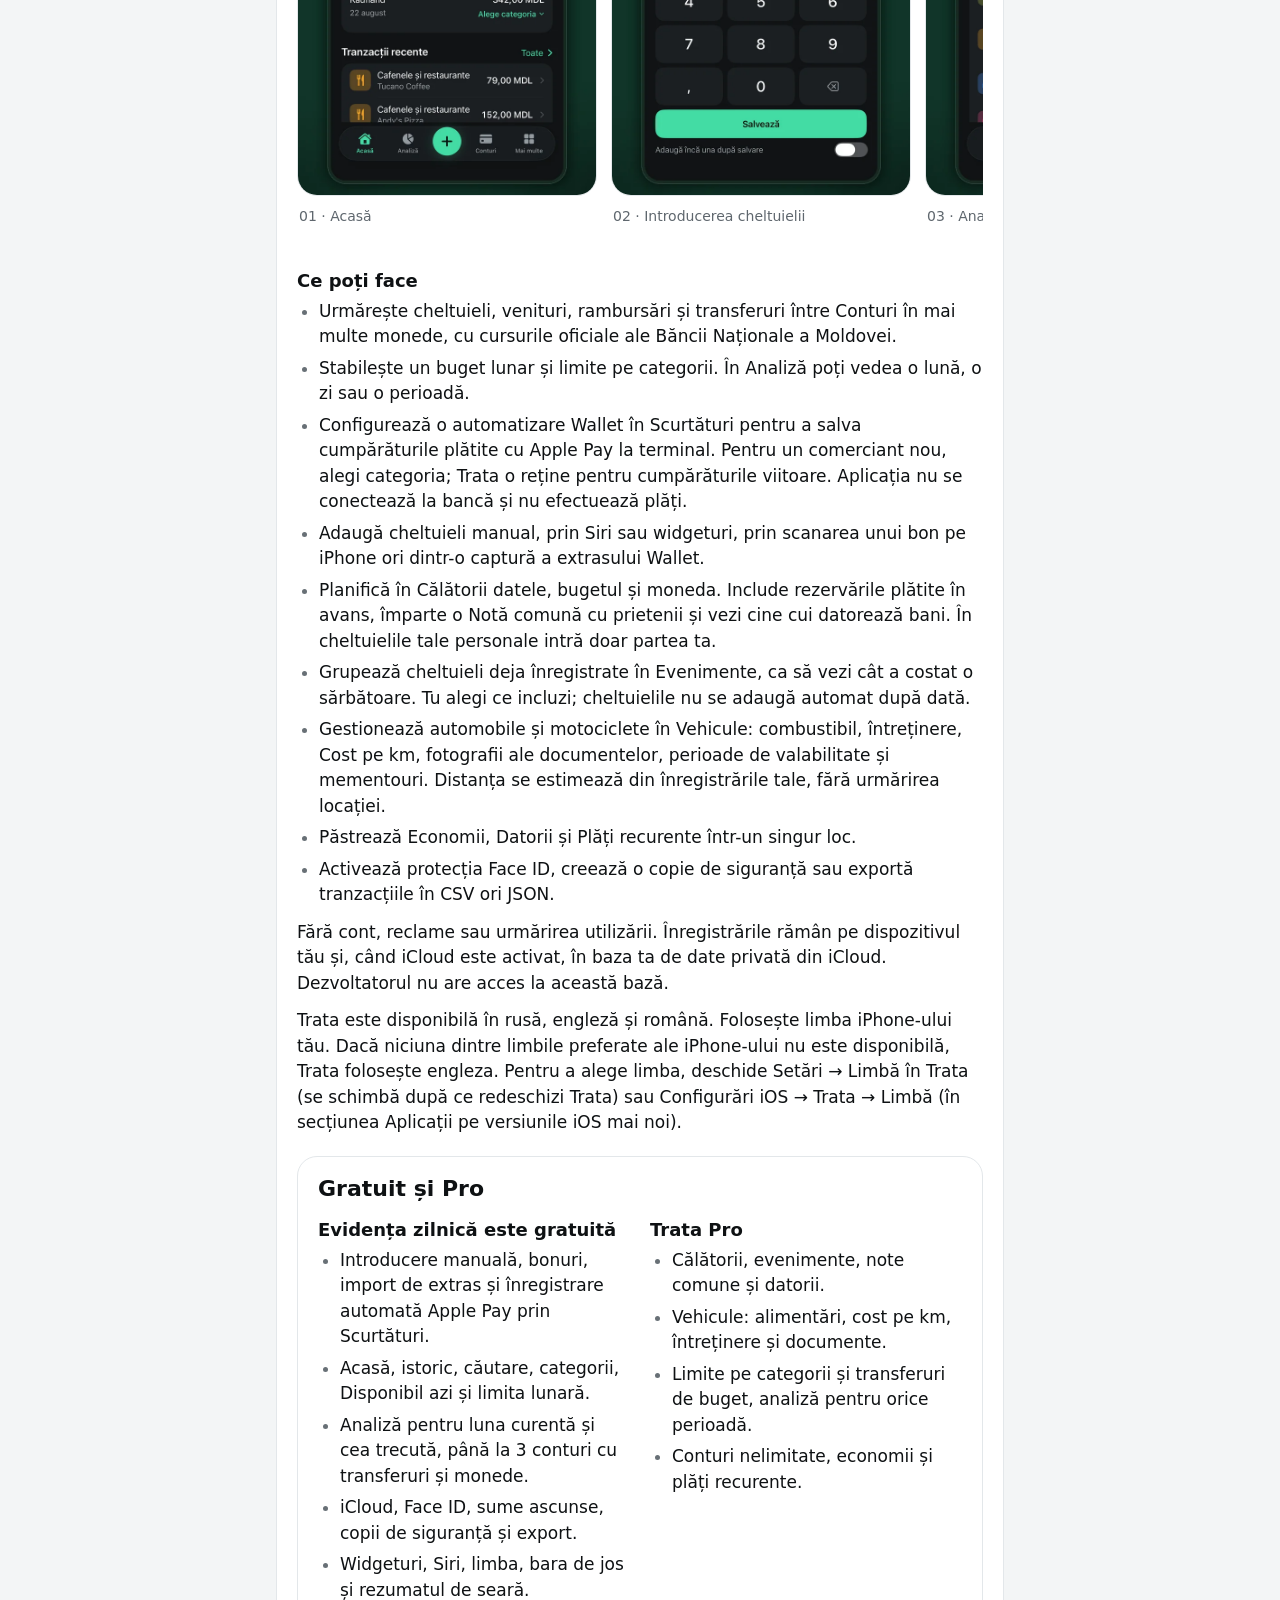
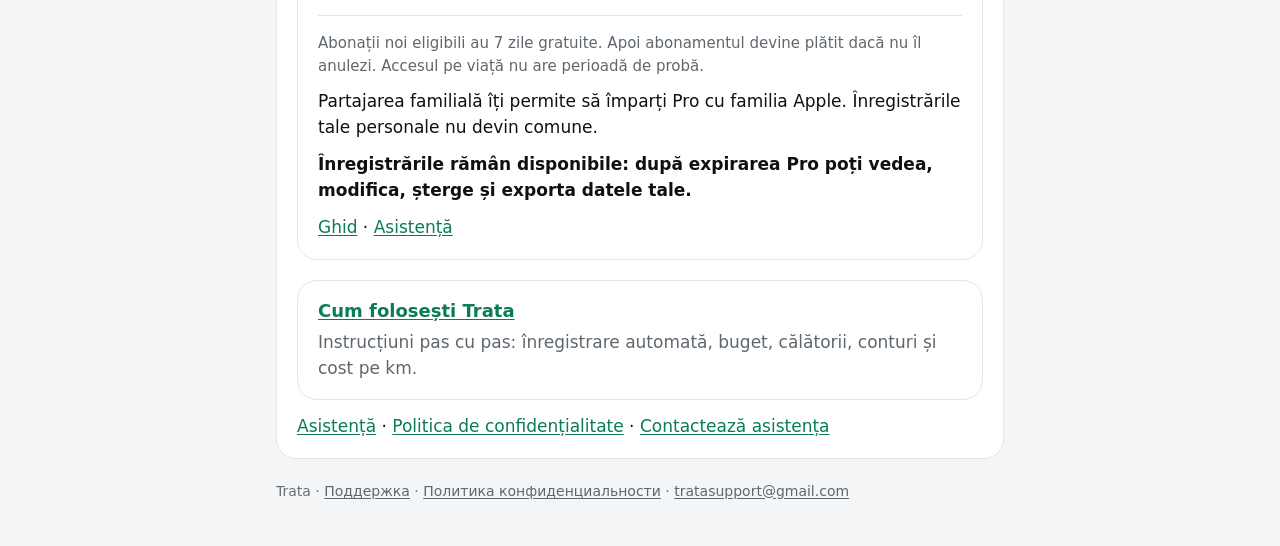
==== commit c0c90344: "Add multilingual Trata guide and free/Pro overview Publish 12 help topics in Russian, English and Ro" ====
--- a/index.html
+++ b/index.html
@@ -45,6 +45,8 @@
 .screen-gallery figcaption { margin: 10px 2px 0; color: var(--text-secondary); font-size: 14px; }
 .showcase a:focus-visible { outline-offset: 0; }
 @media (prefers-reduced-motion: reduce) { .screen-gallery { scroll-behavior: auto; } }
+
+.plan-comparison{margin:20px 0}.plan-comparison h2{margin:0 0 16px}.plan-columns{display:grid;grid-template-columns:repeat(2,minmax(0,1fr));gap:20px}.plan-column{min-width:0}.plan-column h3{font-size:18px}.plan-note{border-top:1px solid var(--hairline);padding-top:16px;color:var(--text-secondary);font-size:15px}.guide-link h3{margin:0 0 8px}.guide-link p{color:var(--text-secondary)}@media(max-width:600px){.plan-columns{grid-template-columns:1fr;gap:12px}}
 </style>
 </head>
 <body>
@@ -104,6 +106,12 @@
     </ul>
   </section>
 
+<!-- ASTRA8:plans:ru:start -->
+<section class="plan-comparison card" lang="ru" aria-labelledby="plans-ru"><h2 id="plans-ru">Бесплатно и Pro</h2><div class="plan-columns"><div class="plan-column"><h3>Для ежедневного учёта — бесплатно</h3><ul><li>Ручной ввод, чеки, импорт выписки и автозапись Apple Pay через «Команды».</li><li>Обзор, история, поиск, категории, «Можно сегодня» и лимит месяца.</li><li>Аналитика текущего и прошлого месяца, до 3 счетов с переводами и валюты.</li><li>iCloud, Face ID, скрытие сумм, резервные копии и экспорт.</li><li>Виджеты, Siri, язык, нижняя панель и вечерняя сводка.</li></ul></div><div class="plan-column"><h3>Trata Pro</h3><ul><li>Поездки, мероприятия, общие счета и долги.</li><li>Транспорт: заправки, стоимость 1 км, обслуживание и документы.</li><li>Лимиты категорий и перенос между ними, аналитика за любой период.</li><li>Неограниченные счета, копилки и постоянные платежи.</li></ul></div></div><p class="plan-note">7 дней бесплатно для новых подписчиков, которым доступно предложение Apple. Затем подписка платная, если её не отменить. У покупки навсегда пробного периода нет.</p><p>Семейный доступ: Pro можно разделить с семьёй Apple. Ваши личные записи при этом не становятся общими.</p><p><strong>Записанное всегда доступно: после окончания Pro можно смотреть, править, удалять и выгружать свои данные.</strong></p><p><a href="help.html?lang=ru#pro">Справочник</a> · <a href="support.html#pro-ru">Поддержка</a></p></section>
+<!-- ASTRA8:plans:ru:end -->
+<!-- ASTRA8:guide:ru:start -->
+<aside class="card guide-link" lang="ru"><h3><a href="help.html?lang=ru#ru">Как пользоваться Trata</a></h3><p>Пошаговые инструкции: автозапись, бюджет, поездки, счета и стоимость 1 км.</p></aside>
+<!-- ASTRA8:guide:ru:end -->
   <section class="card">
     <h2>Ссылки</h2>
     <ul class="links">
@@ -143,6 +151,12 @@
     </ul>
     <p>No account, ads, or usage tracking. Your records stay on your device and, when enabled, in your private iCloud database. The developer cannot access that database.</p>
     <p>Trata is available in Russian, English, and Romanian. It follows your iPhone language. If none of your iPhone's preferred languages is available, Trata uses English. To choose a language, open Settings → Language in Trata (it changes after you reopen Trata), or iOS Settings → Trata → Language (under Apps on newer iOS versions).</p>
+<!-- ASTRA8:plans:en:start -->
+<section class="plan-comparison card" lang="en" aria-labelledby="plans-en"><h2 id="plans-en">Free and Pro</h2><div class="plan-columns"><div class="plan-column"><h3>Everyday tracking is free</h3><ul><li>Manual entry, receipts, statement import and Apple Pay automatic logging with Shortcuts.</li><li>Home, history, search, categories, Available today and a monthly limit.</li><li>Analytics for this month and last month, up to 3 accounts with transfers, and currencies.</li><li>iCloud, Face ID, hidden amounts, backups and export.</li><li>Widgets, Siri, language, the bottom bar and evening summaries.</li></ul></div><div class="plan-column"><h3>Trata Pro</h3><ul><li>Trips, events, shared bills and debts.</li><li>Vehicles: fill-ups, cost per km, maintenance and documents.</li><li>Category limits and budget transfers, analytics for any period.</li><li>Unlimited accounts, savings goals and recurring payments.</li></ul></div></div><p class="plan-note">Eligible new subscribers get 7 days free. The subscription becomes paid afterwards unless cancelled. Lifetime access has no trial.</p><p>Family Sharing lets you share Pro with your Apple family. Your personal records do not become shared records.</p><p><strong>Saved records stay available: after Pro ends, you can still view, edit, delete and export your data.</strong></p><p><a href="help.html?lang=en#pro-en">Guide</a> · <a href="support.html#pro-en">Support</a></p></section>
+<!-- ASTRA8:plans:en:end -->
+<!-- ASTRA8:guide:en:start -->
+<aside class="card guide-link" lang="en"><h3><a href="help.html?lang=en#en">How to use Trata</a></h3><p>Step-by-step help with automatic logging, budgets, trips, accounts and cost per km.</p></aside>
+<!-- ASTRA8:guide:en:end -->
     <p><a href="support.html#en">Support</a> · <a href="privacy.html#en">Privacy policy</a> · <a href="mailto:tratasupport@gmail.com?subject=Trata%20support">Contact support</a></p>
   </section>
 
@@ -176,6 +190,12 @@
     </ul>
     <p>Fără cont, reclame sau urmărirea utilizării. Înregistrările rămân pe dispozitivul tău și, când iCloud este activat, în baza ta de date privată din iCloud. Dezvoltatorul nu are acces la această bază.</p>
     <p>Trata este disponibilă în rusă, engleză și română. Folosește limba iPhone-ului tău. Dacă niciuna dintre limbile preferate ale iPhone-ului nu este disponibilă, Trata folosește engleza. Pentru a alege limba, deschide Setări → Limbă în Trata (se schimbă după ce redeschizi Trata) sau Configurări iOS → Trata → Limbă (în secțiunea Aplicații pe versiunile iOS mai noi).</p>
+<!-- ASTRA8:plans:ro:start -->
+<section class="plan-comparison card" lang="ro" aria-labelledby="plans-ro"><h2 id="plans-ro">Gratuit și Pro</h2><div class="plan-columns"><div class="plan-column"><h3>Evidența zilnică este gratuită</h3><ul><li>Introducere manuală, bonuri, import de extras și înregistrare automată Apple Pay prin Scurtături.</li><li>Acasă, istoric, căutare, categorii, Disponibil azi și limita lunară.</li><li>Analiză pentru luna curentă și cea trecută, până la 3 conturi cu transferuri și monede.</li><li>iCloud, Face ID, sume ascunse, copii de siguranță și export.</li><li>Widgeturi, Siri, limba, bara de jos și rezumatul de seară.</li></ul></div><div class="plan-column"><h3>Trata Pro</h3><ul><li>Călătorii, evenimente, note comune și datorii.</li><li>Vehicule: alimentări, cost pe km, întreținere și documente.</li><li>Limite pe categorii și transferuri de buget, analiză pentru orice perioadă.</li><li>Conturi nelimitate, economii și plăți recurente.</li></ul></div></div><p class="plan-note">Abonații noi eligibili au 7 zile gratuite. Apoi abonamentul devine plătit dacă nu îl anulezi. Accesul pe viață nu are perioadă de probă.</p><p>Partajarea familială îți permite să împarți Pro cu familia Apple. Înregistrările tale personale nu devin comune.</p><p><strong>Înregistrările rămân disponibile: după expirarea Pro poți vedea, modifica, șterge și exporta datele tale.</strong></p><p><a href="help.html?lang=ro#pro-ro">Ghid</a> · <a href="support.html#pro-ro">Asistență</a></p></section>
+<!-- ASTRA8:plans:ro:end -->
+<!-- ASTRA8:guide:ro:start -->
+<aside class="card guide-link" lang="ro"><h3><a href="help.html?lang=ro#ro">Cum folosești Trata</a></h3><p>Instrucțiuni pas cu pas: înregistrare automată, buget, călătorii, conturi și cost pe km.</p></aside>
+<!-- ASTRA8:guide:ro:end -->
     <p><a href="support.html#ro">Asistență</a> · <a href="privacy.html#ro">Politica de confidențialitate</a> · <a href="mailto:tratasupport@gmail.com?subject=Trata%20asisten%C8%9B%C4%83">Contactează asistența</a></p>
   </section>
 </main>
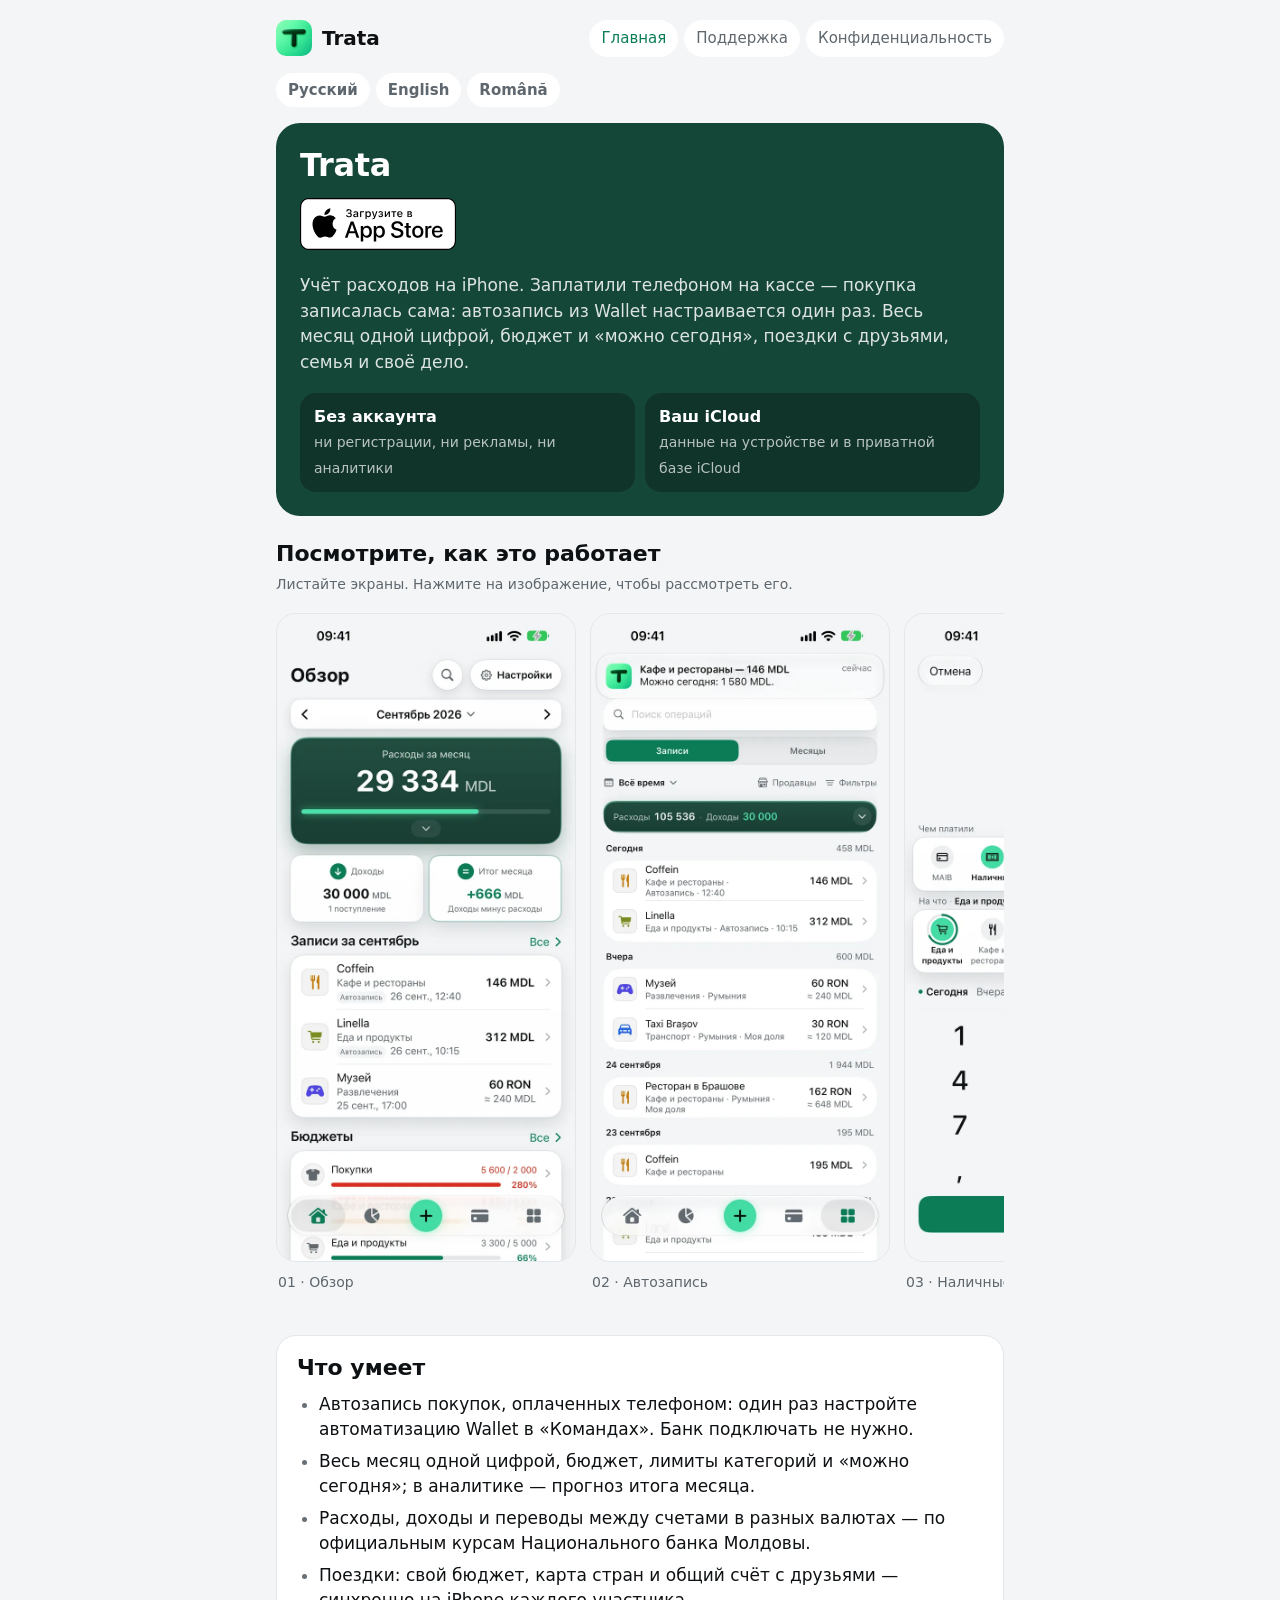
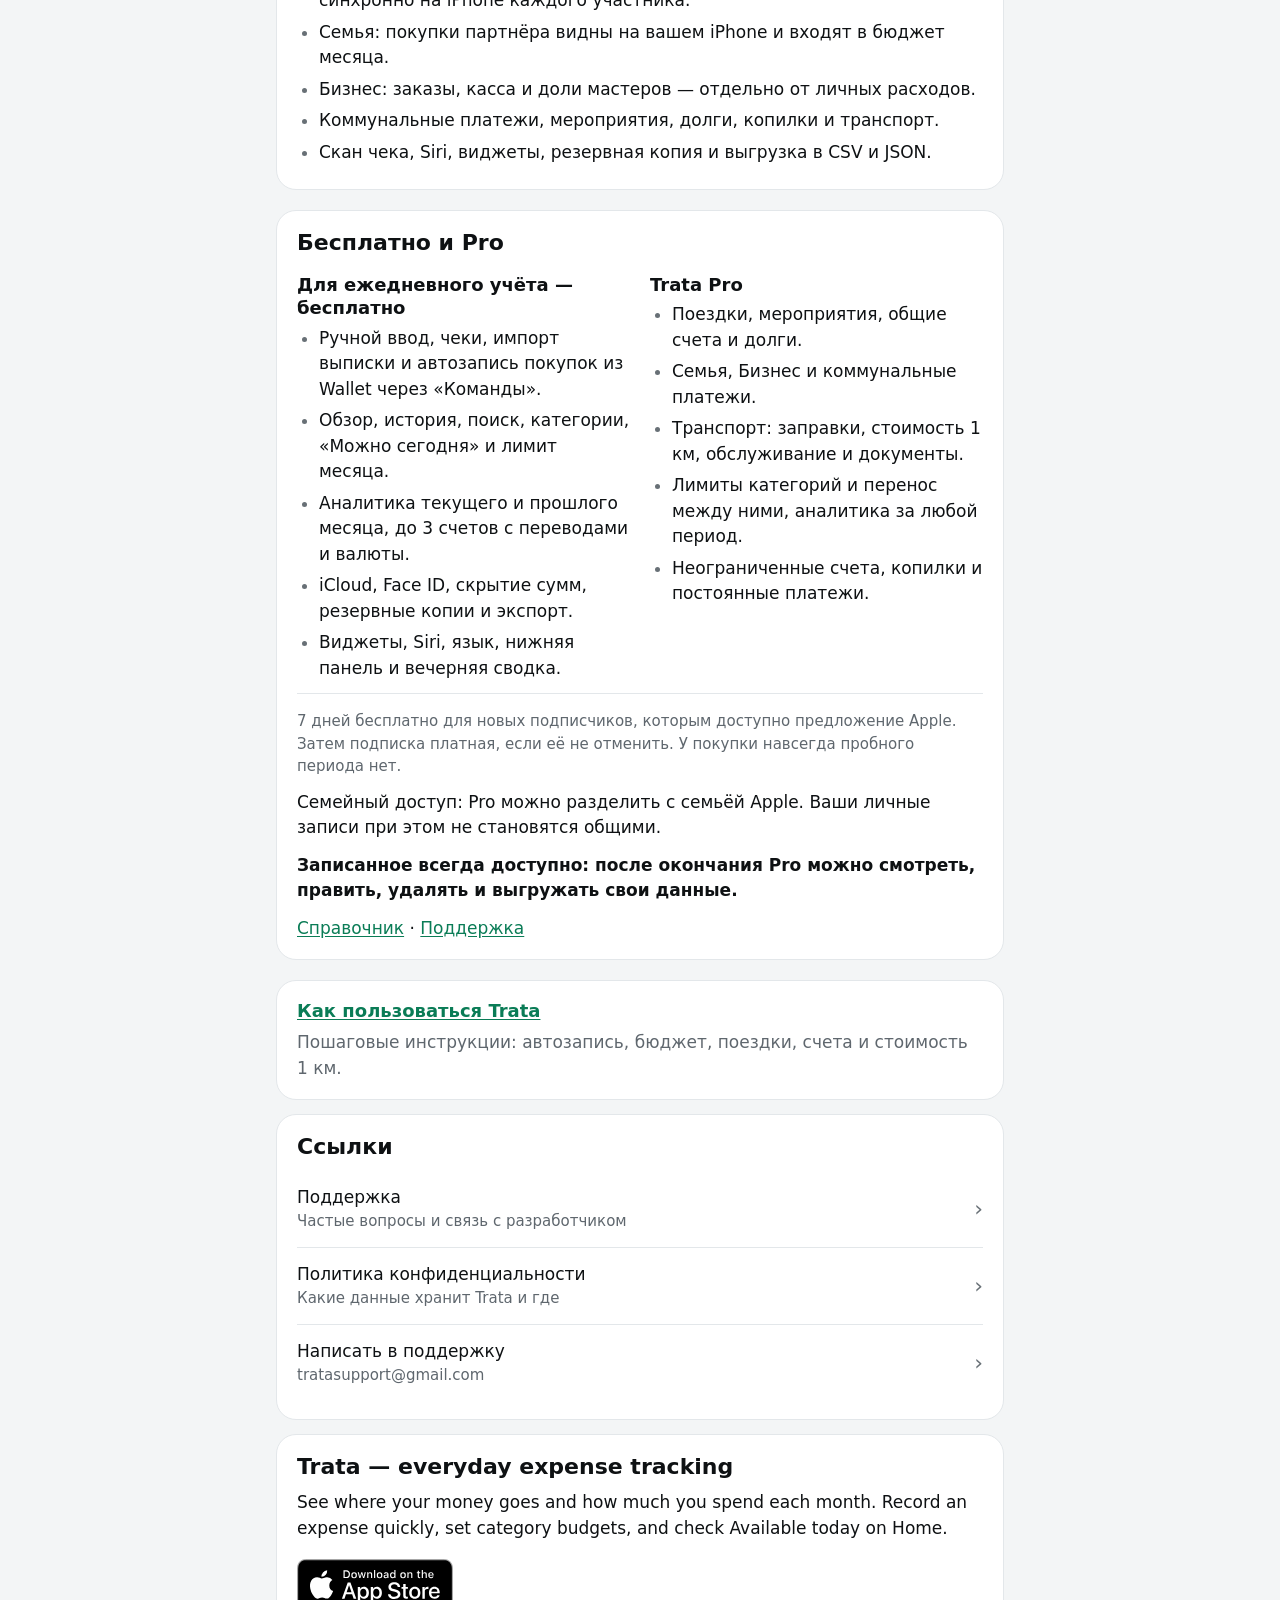
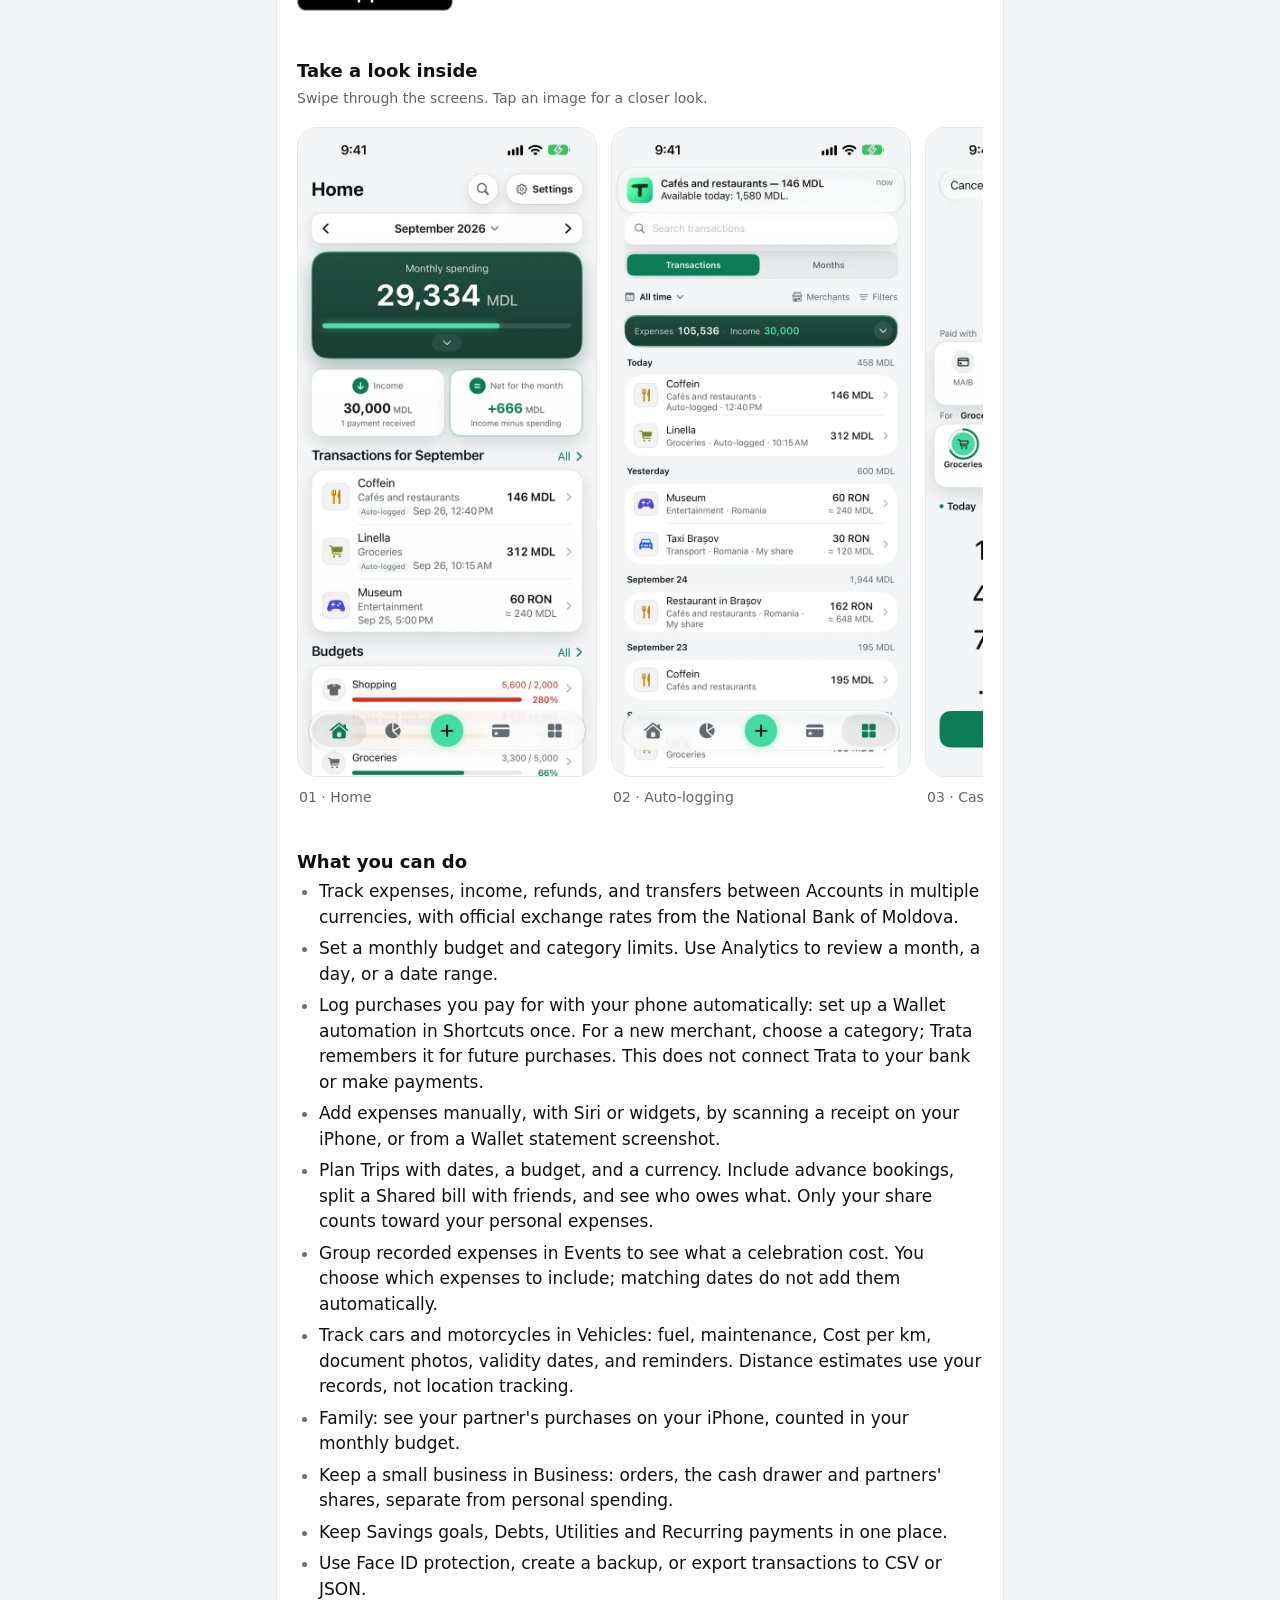
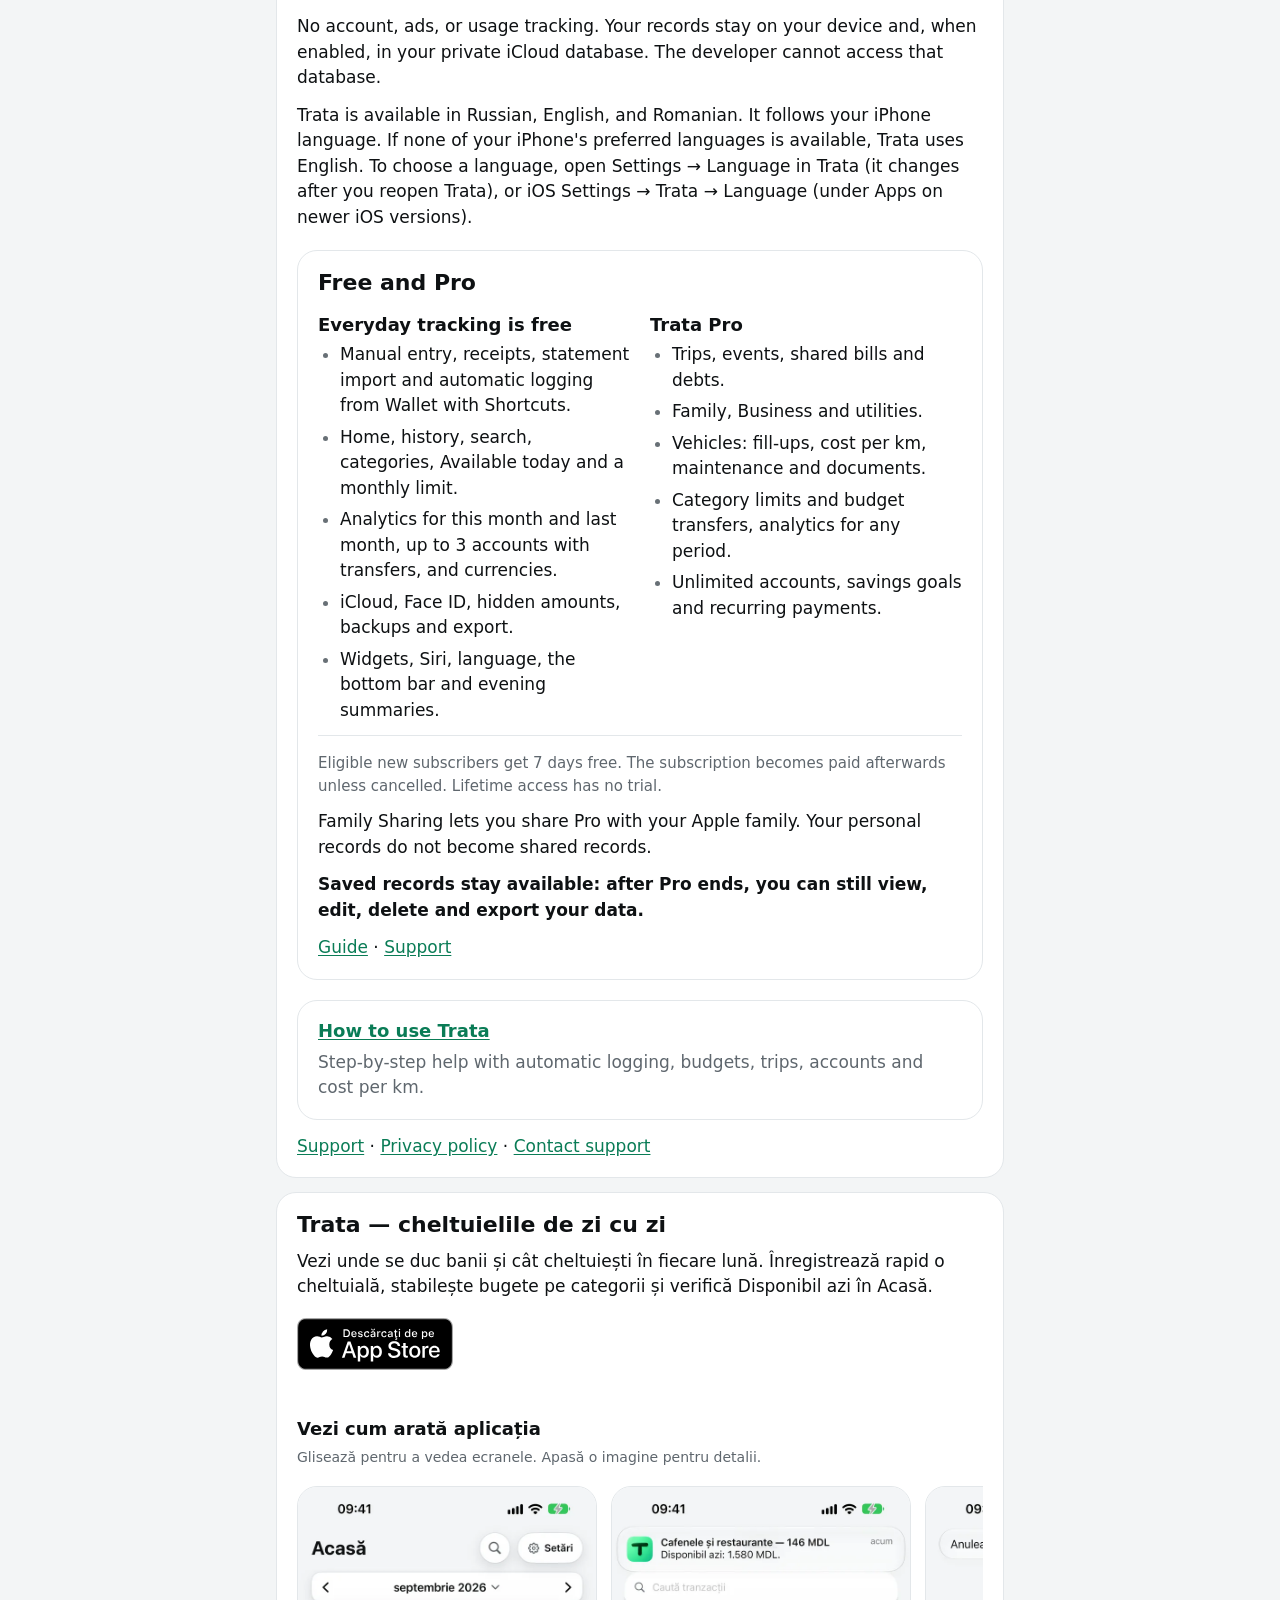
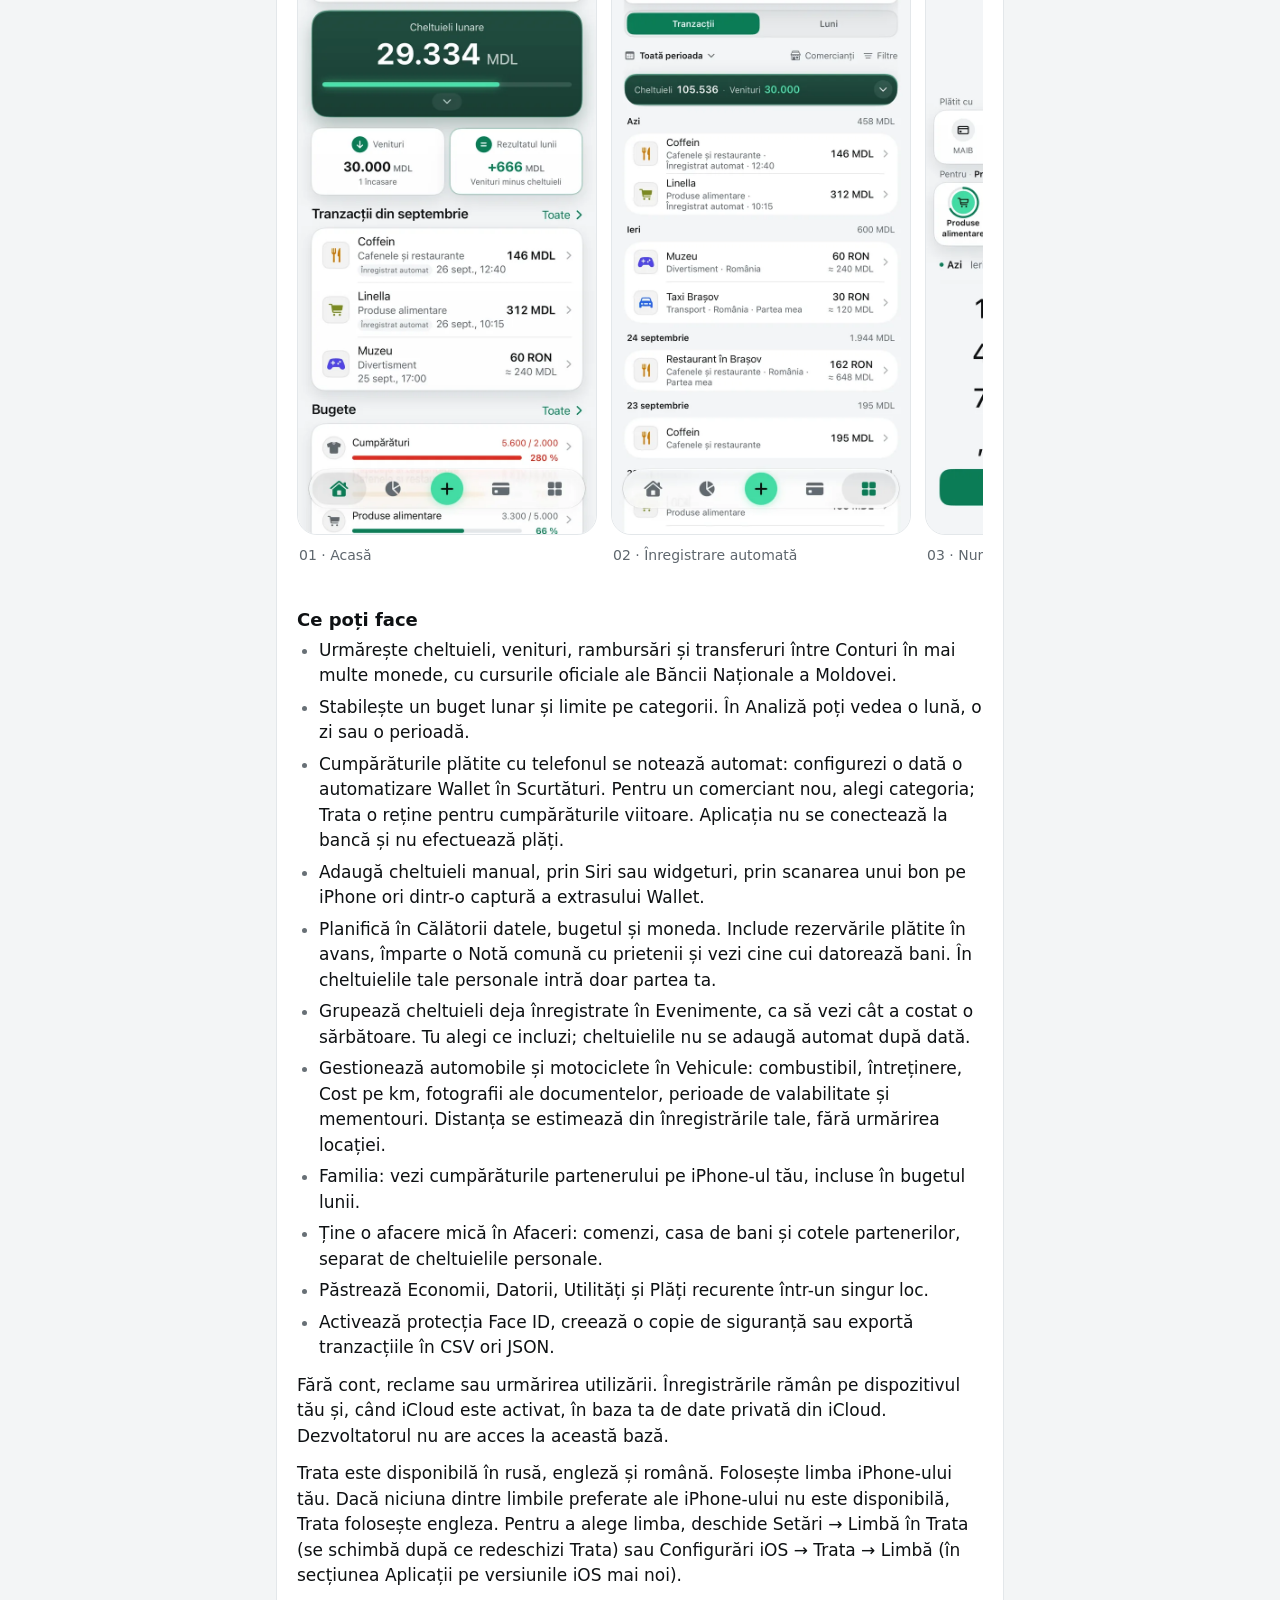
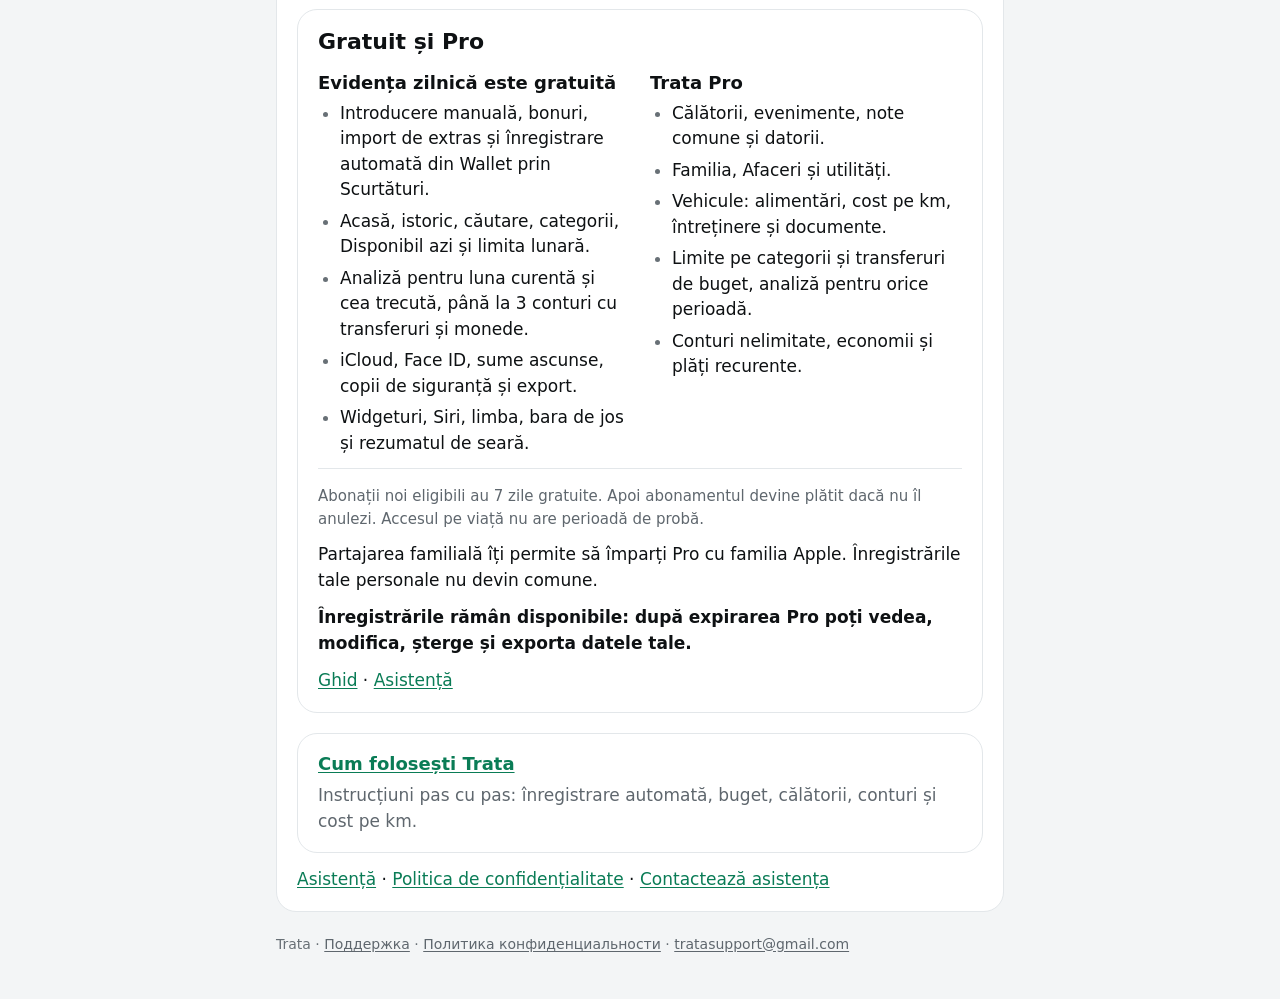
==== commit d7fda05d: "Сайт: Trata уже в App Store — значок со ссылкой, плашка Safari, 9 экранов 1.0.2 Вместо «Скоро в App " ====
--- a/index.html
+++ b/index.html
@@ -3,8 +3,9 @@
 <head>
 <meta charset="utf-8">
 <meta name="viewport" content="width=device-width, initial-scale=1, viewport-fit=cover">
+<meta name="apple-itunes-app" content="app-id=6816365297">
 <title>Trata — учёт расходов</title>
-<meta name="description" content="Trata — приложение для iPhone для учёта расходов, бюджета, поездок и долгов. Данные хранятся на устройстве и в вашем iCloud.">
+<meta name="description" content="Trata — приложение для iPhone для учёта расходов: автозапись покупок, бюджет, поездки, семья и своё дело. Данные хранятся на устройстве и в вашем iCloud. Уже в App Store.">
 <meta name="color-scheme" content="light dark">
 <meta name="theme-color" content="#F3F5F6" media="(prefers-color-scheme: light)">
 <meta name="theme-color" content="#101315" media="(prefers-color-scheme: dark)">
@@ -12,7 +13,7 @@
 <meta property="og:type" content="website">
 <meta property="og:site_name" content="Trata">
 <meta property="og:title" content="Trata — личные финансы на iPhone">
-<meta property="og:description" content="Расходы, бюджет, поездки и счета — в одном приложении. Русский, English, Română. Скоро в App Store.">
+<meta property="og:description" content="Расходы, бюджет, поездки, семья и своё дело — в одном приложении. Русский, English, Română. Уже в App Store.">
 <meta property="og:url" content="https://memotvoret.github.io/trata/">
 <meta property="og:locale" content="ru_RU">
 <meta property="og:locale:alternate" content="en_US">
@@ -20,12 +21,12 @@
 <meta property="og:image" content="https://memotvoret.github.io/trata/trata-social.jpg">
 <meta property="og:image:width" content="1200">
 <meta property="og:image:height" content="630">
-<meta property="og:image:alt" content="Trata — расходы, бюджет и поездки. Скоро в App Store.">
+<meta property="og:image:alt" content="Trata — расходы, бюджет и поездки. Уже в App Store.">
 <meta name="twitter:card" content="summary_large_image">
 <meta name="twitter:title" content="Trata — личные финансы на iPhone">
-<meta name="twitter:description" content="Понимайте свои расходы, планируйте бюджет и делите расходы поездки. Скоро в App Store.">
+<meta name="twitter:description" content="Понимайте свои расходы, планируйте бюджет и делите расходы поездки. Уже в App Store.">
 <meta name="twitter:image" content="https://memotvoret.github.io/trata/trata-social.jpg">
-<meta name="twitter:image:alt" content="Trata — расходы, бюджет и поездки. Скоро в App Store.">
+<meta name="twitter:image:alt" content="Trata — расходы, бюджет и поездки. Уже в App Store.">
 <link rel="icon" type="image/png" sizes="32x32" href="trata-favicon.png">
 <link rel="apple-touch-icon" sizes="180x180" href="trata-touch-icon.png">
 <link rel="icon" type="image/png" sizes="512x512" href="trata-icon.png">
@@ -44,6 +45,8 @@
 .screen-gallery img { display: block; width: 100%; height: auto; aspect-ratio: 660 / 1434; }
 .screen-gallery figcaption { margin: 10px 2px 0; color: var(--text-secondary); font-size: 14px; }
 .showcase a:focus-visible { outline-offset: 0; }
+.store-badge { display: inline-block; margin: 6px 0 16px; line-height: 0; }
+.store-badge img { display: block; height: 52px; width: auto; }
 @media (prefers-reduced-motion: reduce) { .screen-gallery { scroll-behavior: auto; } }
 
 .plan-comparison{margin:20px 0}.plan-comparison h2{margin:0 0 16px}.plan-columns{display:grid;grid-template-columns:repeat(2,minmax(0,1fr));gap:20px}.plan-column{min-width:0}.plan-column h3{font-size:18px}.plan-note{border-top:1px solid var(--hairline);padding-top:16px;color:var(--text-secondary);font-size:15px}.guide-link h3{margin:0 0 8px}.guide-link p{color:var(--text-secondary)}@media(max-width:600px){.plan-columns{grid-template-columns:1fr;gap:12px}}
@@ -73,8 +76,8 @@
 
   <section class="hero" id="ru" lang="ru">
     <h1>Trata</h1>
-    <p class="release-note">Скоро в App Store</p>
-    <p>Учёт расходов на iPhone: сколько можно потратить сегодня, бюджет месяца, поездки, копилки и долги с друзьями. Покупки по Apple Pay могут записываться сами.</p>
+    <a class="store-badge" href="https://apps.apple.com/app/id6816365297"><img src="appstore-white-ru.svg" width="156" height="52" alt="Загрузите в App Store"></a>
+    <p>Учёт расходов на iPhone. Заплатили телефоном на кассе — покупка записалась сама: автозапись из Wallet настраивается один раз. Весь месяц одной цифрой, бюджет и «можно сегодня», поездки с друзьями, семья и своё дело.</p>
     <div class="hero-tiles">
       <div class="hero-tile"><b>Без аккаунта</b><span>ни регистрации, ни рекламы, ни аналитики</span></div>
       <div class="hero-tile"><b>Ваш iCloud</b><span>данные на устройстве и в приватной базе iCloud</span></div>
@@ -85,29 +88,34 @@
 <h2 id="screens-ru">Посмотрите, как это работает</h2>
 <p class="showcase-hint">Листайте экраны. Нажмите на изображение, чтобы рассмотреть его.</p>
 <div class="screen-gallery" role="group" aria-label="Посмотрите, как это работает">
-<figure><a href="trata-ru-01.webp"><img src="trata-ru-01.webp" width="660" height="1434" loading="lazy" decoding="async" alt="Trata · Обзор. Все траты месяца под рукой"></a><figcaption>01 · Обзор</figcaption></figure>
-<figure><a href="trata-ru-02.webp"><img src="trata-ru-02.webp" width="660" height="1434" loading="lazy" decoding="async" alt="Trata · Ввод траты. Быстрый ввод без лишних шагов"></a><figcaption>02 · Ввод траты</figcaption></figure>
-<figure><a href="trata-ru-03.webp"><img src="trata-ru-03.webp" width="660" height="1434" loading="lazy" decoding="async" alt="Trata · Аналитика. Понятно, куда уходят деньги"></a><figcaption>03 · Аналитика</figcaption></figure>
-<figure><a href="trata-ru-04.webp"><img src="trata-ru-04.webp" width="660" height="1434" loading="lazy" decoding="async" alt="Trata · Бюджет. Знайте, сколько можно сегодня"></a><figcaption>04 · Бюджет</figcaption></figure>
-<figure><a href="trata-ru-05.webp"><img src="trata-ru-05.webp" width="660" height="1434" loading="lazy" decoding="async" alt="Trata · Поездка. В поездке — только ваша доля"></a><figcaption>05 · Поездка</figcaption></figure>
-<figure><a href="trata-ru-06.webp"><img src="trata-ru-06.webp" width="660" height="1434" loading="lazy" decoding="async" alt="Trata · Счета. Все счета. Один итог."></a><figcaption>06 · Счета</figcaption></figure>
+<figure><a href="trata-ru-01.webp"><img src="trata-ru-01.webp" width="660" height="1434" loading="lazy" decoding="async" alt="Trata · Обзор. Весь месяц одной цифрой"></a><figcaption>01 · Обзор</figcaption></figure>
+<figure><a href="trata-ru-02.webp"><img src="trata-ru-02.webp" width="660" height="1434" loading="lazy" decoding="async" alt="Trata · Автозапись. Заплатили телефоном — покупка уже записана"></a><figcaption>02 · Автозапись</figcaption></figure>
+<figure><a href="trata-ru-03.webp"><img src="trata-ru-03.webp" width="660" height="1434" loading="lazy" decoding="async" alt="Trata · Наличные. Сумма, категория — готово"></a><figcaption>03 · Наличные</figcaption></figure>
+<figure><a href="trata-ru-04.webp"><img src="trata-ru-04.webp" width="660" height="1434" loading="lazy" decoding="async" alt="Trata · Аналитика. Прогноз месяца и куда уходят деньги"></a><figcaption>04 · Аналитика</figcaption></figure>
+<figure><a href="trata-ru-05.webp"><img src="trata-ru-05.webp" width="660" height="1434" loading="lazy" decoding="async" alt="Trata · Карта стран. Где вы были — на карте"></a><figcaption>05 · Карта стран</figcaption></figure>
+<figure><a href="trata-ru-06.webp"><img src="trata-ru-06.webp" width="660" height="1434" loading="lazy" decoding="async" alt="Trata · Поездка с друзьями. Кто сколько заплатил и кто кому должен"></a><figcaption>06 · Поездка с друзьями</figcaption></figure>
+<figure><a href="trata-ru-07.webp"><img src="trata-ru-07.webp" width="660" height="1434" loading="lazy" decoding="async" alt="Trata · Коммунальные. Что оплачено, а что ещё нет"></a><figcaption>07 · Коммунальные</figcaption></figure>
+<figure><a href="trata-ru-08.webp"><img src="trata-ru-08.webp" width="660" height="1434" loading="lazy" decoding="async" alt="Trata · Бизнес. Заказы, касса и доли мастеров"></a><figcaption>08 · Бизнес</figcaption></figure>
+<figure><a href="trata-ru-09.webp"><img src="trata-ru-09.webp" width="660" height="1434" loading="lazy" decoding="async" alt="Trata · Семья. Покупки партнёра — у вас на экране"></a><figcaption>09 · Семья</figcaption></figure>
 </div>
 </div>
 
   <section class="card">
     <h2>Что умеет</h2>
     <ul>
+      <li>Автозапись покупок, оплаченных телефоном: один раз настройте автоматизацию Wallet в «Командах». Банк подключать не нужно.</li>
+      <li>Весь месяц одной цифрой, бюджет, лимиты категорий и «можно сегодня»; в аналитике — прогноз итога месяца.</li>
       <li>Расходы, доходы и переводы между счетами в разных валютах — по официальным курсам Национального банка Молдовы.</li>
-      <li>Бюджет месяца, лимиты категорий и «можно сегодня».</li>
-      <li>Автозапись покупок Apple Pay через приложение «Команды», Siri и виджеты.</li>
-      <li>Скан чека камерой с распознаванием суммы прямо на iPhone.</li>
-      <li>Поездки с общими счетами и расчётом между участниками, долги, копилки.</li>
-      <li>Резервная копия и выгрузка в CSV и JSON.</li>
+      <li>Поездки: свой бюджет, карта стран и общий счёт с друзьями — синхронно на iPhone каждого участника.</li>
+      <li>Семья: покупки партнёра видны на вашем iPhone и входят в бюджет месяца.</li>
+      <li>Бизнес: заказы, касса и доли мастеров — отдельно от личных расходов.</li>
+      <li>Коммунальные платежи, мероприятия, долги, копилки и транспорт.</li>
+      <li>Скан чека, Siri, виджеты, резервная копия и выгрузка в CSV и JSON.</li>
     </ul>
   </section>
 
 <!-- ASTRA8:plans:ru:start -->
-<section class="plan-comparison card" lang="ru" aria-labelledby="plans-ru"><h2 id="plans-ru">Бесплатно и Pro</h2><div class="plan-columns"><div class="plan-column"><h3>Для ежедневного учёта — бесплатно</h3><ul><li>Ручной ввод, чеки, импорт выписки и автозапись Apple Pay через «Команды».</li><li>Обзор, история, поиск, категории, «Можно сегодня» и лимит месяца.</li><li>Аналитика текущего и прошлого месяца, до 3 счетов с переводами и валюты.</li><li>iCloud, Face ID, скрытие сумм, резервные копии и экспорт.</li><li>Виджеты, Siri, язык, нижняя панель и вечерняя сводка.</li></ul></div><div class="plan-column"><h3>Trata Pro</h3><ul><li>Поездки, мероприятия, общие счета и долги.</li><li>Транспорт: заправки, стоимость 1 км, обслуживание и документы.</li><li>Лимиты категорий и перенос между ними, аналитика за любой период.</li><li>Неограниченные счета, копилки и постоянные платежи.</li></ul></div></div><p class="plan-note">7 дней бесплатно для новых подписчиков, которым доступно предложение Apple. Затем подписка платная, если её не отменить. У покупки навсегда пробного периода нет.</p><p>Семейный доступ: Pro можно разделить с семьёй Apple. Ваши личные записи при этом не становятся общими.</p><p><strong>Записанное всегда доступно: после окончания Pro можно смотреть, править, удалять и выгружать свои данные.</strong></p><p><a href="help.html?lang=ru#pro">Справочник</a> · <a href="support.html#pro-ru">Поддержка</a></p></section>
+<section class="plan-comparison card" lang="ru" aria-labelledby="plans-ru"><h2 id="plans-ru">Бесплатно и Pro</h2><div class="plan-columns"><div class="plan-column"><h3>Для ежедневного учёта — бесплатно</h3><ul><li>Ручной ввод, чеки, импорт выписки и автозапись покупок из Wallet через «Команды».</li><li>Обзор, история, поиск, категории, «Можно сегодня» и лимит месяца.</li><li>Аналитика текущего и прошлого месяца, до 3 счетов с переводами и валюты.</li><li>iCloud, Face ID, скрытие сумм, резервные копии и экспорт.</li><li>Виджеты, Siri, язык, нижняя панель и вечерняя сводка.</li></ul></div><div class="plan-column"><h3>Trata Pro</h3><ul><li>Поездки, мероприятия, общие счета и долги.</li><li>Семья, Бизнес и коммунальные платежи.</li><li>Транспорт: заправки, стоимость 1 км, обслуживание и документы.</li><li>Лимиты категорий и перенос между ними, аналитика за любой период.</li><li>Неограниченные счета, копилки и постоянные платежи.</li></ul></div></div><p class="plan-note">7 дней бесплатно для новых подписчиков, которым доступно предложение Apple. Затем подписка платная, если её не отменить. У покупки навсегда пробного периода нет.</p><p>Семейный доступ: Pro можно разделить с семьёй Apple. Ваши личные записи при этом не становятся общими.</p><p><strong>Записанное всегда доступно: после окончания Pro можно смотреть, править, удалять и выгружать свои данные.</strong></p><p><a href="help.html?lang=ru#pro">Справочник</a> · <a href="support.html#pro-ru">Поддержка</a></p></section>
 <!-- ASTRA8:plans:ru:end -->
 <!-- ASTRA8:guide:ru:start -->
 <aside class="card guide-link" lang="ru"><h3><a href="help.html?lang=ru#ru">Как пользоваться Trata</a></h3><p>Пошаговые инструкции: автозапись, бюджет, поездки, счета и стоимость 1 км.</p></aside>
@@ -124,35 +132,40 @@
   <section class="card" id="en" lang="en">
     <h2>Trata — everyday expense tracking</h2>
     <p>See where your money goes and how much you spend each month. Record an expense quickly, set category budgets, and check Available today on Home.</p>
-    <p class="release-note">Coming soon to the App Store</p>
+    <a class="store-badge" href="https://apps.apple.com/app/id6816365297"><picture><source srcset="appstore-white-en.svg" media="(prefers-color-scheme: dark)"><img src="appstore-black-en.svg" width="156" height="52" alt="Download on the App Store"></picture></a>
 <div class="showcase" lang="en" aria-labelledby="screens-en">
 <h3 id="screens-en">Take a look inside</h3>
 <p class="showcase-hint">Swipe through the screens. Tap an image for a closer look.</p>
 <div class="screen-gallery" role="group" aria-label="Take a look inside">
-<figure><a href="trata-en-01.webp"><img src="trata-en-01.webp" width="660" height="1434" loading="lazy" decoding="async" alt="Trata · Home. Your month, at a glance"></a><figcaption>01 · Home</figcaption></figure>
-<figure><a href="trata-en-02.webp"><img src="trata-en-02.webp" width="660" height="1434" loading="lazy" decoding="async" alt="Trata · Expense entry. Quick entry. Back to your day."></a><figcaption>02 · Expense entry</figcaption></figure>
-<figure><a href="trata-en-03.webp"><img src="trata-en-03.webp" width="660" height="1434" loading="lazy" decoding="async" alt="Trata · Analytics. See where your money goes"></a><figcaption>03 · Analytics</figcaption></figure>
-<figure><a href="trata-en-04.webp"><img src="trata-en-04.webp" width="660" height="1434" loading="lazy" decoding="async" alt="Trata · Budget. Know what you can spend today"></a><figcaption>04 · Budget</figcaption></figure>
-<figure><a href="trata-en-05.webp"><img src="trata-en-05.webp" width="660" height="1434" loading="lazy" decoding="async" alt="Trata · Trip. Shared trip. Just your share."></a><figcaption>05 · Trip</figcaption></figure>
-<figure><a href="trata-en-06.webp"><img src="trata-en-06.webp" width="660" height="1434" loading="lazy" decoding="async" alt="Trata · Accounts. All accounts. One total."></a><figcaption>06 · Accounts</figcaption></figure>
+<figure><a href="trata-en-01.webp"><img src="trata-en-01.webp" width="660" height="1434" loading="lazy" decoding="async" alt="Trata · Home. Your month in one number"></a><figcaption>01 · Home</figcaption></figure>
+<figure><a href="trata-en-02.webp"><img src="trata-en-02.webp" width="660" height="1434" loading="lazy" decoding="async" alt="Trata · Auto-logging. Paid by phone — already logged"></a><figcaption>02 · Auto-logging</figcaption></figure>
+<figure><a href="trata-en-03.webp"><img src="trata-en-03.webp" width="660" height="1434" loading="lazy" decoding="async" alt="Trata · Cash entry. Amount, category, done"></a><figcaption>03 · Cash entry</figcaption></figure>
+<figure><a href="trata-en-04.webp"><img src="trata-en-04.webp" width="660" height="1434" loading="lazy" decoding="async" alt="Trata · Analytics. Month forecast and where the money goes"></a><figcaption>04 · Analytics</figcaption></figure>
+<figure><a href="trata-en-05.webp"><img src="trata-en-05.webp" width="660" height="1434" loading="lazy" decoding="async" alt="Trata · Countries map. Where you have been, on a map"></a><figcaption>05 · Countries map</figcaption></figure>
+<figure><a href="trata-en-06.webp"><img src="trata-en-06.webp" width="660" height="1434" loading="lazy" decoding="async" alt="Trata · Trip with friends. Who paid what and who owes whom"></a><figcaption>06 · Trip with friends</figcaption></figure>
+<figure><a href="trata-en-07.webp"><img src="trata-en-07.webp" width="660" height="1434" loading="lazy" decoding="async" alt="Trata · Utilities. What is paid and what is still due"></a><figcaption>07 · Utilities</figcaption></figure>
+<figure><a href="trata-en-08.webp"><img src="trata-en-08.webp" width="660" height="1434" loading="lazy" decoding="async" alt="Trata · Business. Orders, cash drawer and shares"></a><figcaption>08 · Business</figcaption></figure>
+<figure><a href="trata-en-09.webp"><img src="trata-en-09.webp" width="660" height="1434" loading="lazy" decoding="async" alt="Trata · Family. Your partner's purchases on your screen"></a><figcaption>09 · Family</figcaption></figure>
 </div>
 </div>
     <h3>What you can do</h3>
     <ul>
       <li>Track expenses, income, refunds, and transfers between Accounts in multiple currencies, with official exchange rates from the National Bank of Moldova.</li>
       <li>Set a monthly budget and category limits. Use Analytics to review a month, a day, or a date range.</li>
-      <li>Set up a Wallet automation in Shortcuts to save in-person Apple Pay purchases. For a new merchant, choose a category; Trata remembers it for future purchases. This does not connect Trata to your bank or make payments.</li>
+      <li>Log purchases you pay for with your phone automatically: set up a Wallet automation in Shortcuts once. For a new merchant, choose a category; Trata remembers it for future purchases. This does not connect Trata to your bank or make payments.</li>
       <li>Add expenses manually, with Siri or widgets, by scanning a receipt on your iPhone, or from a Wallet statement screenshot.</li>
       <li>Plan Trips with dates, a budget, and a currency. Include advance bookings, split a Shared bill with friends, and see who owes what. Only your share counts toward your personal expenses.</li>
       <li>Group recorded expenses in Events to see what a celebration cost. You choose which expenses to include; matching dates do not add them automatically.</li>
       <li>Track cars and motorcycles in Vehicles: fuel, maintenance, Cost per km, document photos, validity dates, and reminders. Distance estimates use your records, not location tracking.</li>
-      <li>Keep Savings goals, Debts, and Recurring payments in one place.</li>
+      <li>Family: see your partner's purchases on your iPhone, counted in your monthly budget.</li>
+      <li>Keep a small business in Business: orders, the cash drawer and partners' shares, separate from personal spending.</li>
+      <li>Keep Savings goals, Debts, Utilities and Recurring payments in one place.</li>
       <li>Use Face ID protection, create a backup, or export transactions to CSV or JSON.</li>
     </ul>
     <p>No account, ads, or usage tracking. Your records stay on your device and, when enabled, in your private iCloud database. The developer cannot access that database.</p>
     <p>Trata is available in Russian, English, and Romanian. It follows your iPhone language. If none of your iPhone's preferred languages is available, Trata uses English. To choose a language, open Settings → Language in Trata (it changes after you reopen Trata), or iOS Settings → Trata → Language (under Apps on newer iOS versions).</p>
 <!-- ASTRA8:plans:en:start -->
-<section class="plan-comparison card" lang="en" aria-labelledby="plans-en"><h2 id="plans-en">Free and Pro</h2><div class="plan-columns"><div class="plan-column"><h3>Everyday tracking is free</h3><ul><li>Manual entry, receipts, statement import and Apple Pay automatic logging with Shortcuts.</li><li>Home, history, search, categories, Available today and a monthly limit.</li><li>Analytics for this month and last month, up to 3 accounts with transfers, and currencies.</li><li>iCloud, Face ID, hidden amounts, backups and export.</li><li>Widgets, Siri, language, the bottom bar and evening summaries.</li></ul></div><div class="plan-column"><h3>Trata Pro</h3><ul><li>Trips, events, shared bills and debts.</li><li>Vehicles: fill-ups, cost per km, maintenance and documents.</li><li>Category limits and budget transfers, analytics for any period.</li><li>Unlimited accounts, savings goals and recurring payments.</li></ul></div></div><p class="plan-note">Eligible new subscribers get 7 days free. The subscription becomes paid afterwards unless cancelled. Lifetime access has no trial.</p><p>Family Sharing lets you share Pro with your Apple family. Your personal records do not become shared records.</p><p><strong>Saved records stay available: after Pro ends, you can still view, edit, delete and export your data.</strong></p><p><a href="help.html?lang=en#pro-en">Guide</a> · <a href="support.html#pro-en">Support</a></p></section>
+<section class="plan-comparison card" lang="en" aria-labelledby="plans-en"><h2 id="plans-en">Free and Pro</h2><div class="plan-columns"><div class="plan-column"><h3>Everyday tracking is free</h3><ul><li>Manual entry, receipts, statement import and automatic logging from Wallet with Shortcuts.</li><li>Home, history, search, categories, Available today and a monthly limit.</li><li>Analytics for this month and last month, up to 3 accounts with transfers, and currencies.</li><li>iCloud, Face ID, hidden amounts, backups and export.</li><li>Widgets, Siri, language, the bottom bar and evening summaries.</li></ul></div><div class="plan-column"><h3>Trata Pro</h3><ul><li>Trips, events, shared bills and debts.</li><li>Family, Business and utilities.</li><li>Vehicles: fill-ups, cost per km, maintenance and documents.</li><li>Category limits and budget transfers, analytics for any period.</li><li>Unlimited accounts, savings goals and recurring payments.</li></ul></div></div><p class="plan-note">Eligible new subscribers get 7 days free. The subscription becomes paid afterwards unless cancelled. Lifetime access has no trial.</p><p>Family Sharing lets you share Pro with your Apple family. Your personal records do not become shared records.</p><p><strong>Saved records stay available: after Pro ends, you can still view, edit, delete and export your data.</strong></p><p><a href="help.html?lang=en#pro-en">Guide</a> · <a href="support.html#pro-en">Support</a></p></section>
 <!-- ASTRA8:plans:en:end -->
 <!-- ASTRA8:guide:en:start -->
 <aside class="card guide-link" lang="en"><h3><a href="help.html?lang=en#en">How to use Trata</a></h3><p>Step-by-step help with automatic logging, budgets, trips, accounts and cost per km.</p></aside>
@@ -163,35 +176,40 @@
   <section class="card" id="ro" lang="ro">
     <h2>Trata — cheltuielile de zi cu zi</h2>
     <p>Vezi unde se duc banii și cât cheltuiești în fiecare lună. Înregistrează rapid o cheltuială, stabilește bugete pe categorii și verifică Disponibil azi în Acasă.</p>
-    <p class="release-note">În curând în App Store</p>
+    <a class="store-badge" href="https://apps.apple.com/app/id6816365297"><picture><source srcset="appstore-white-ro.svg" media="(prefers-color-scheme: dark)"><img src="appstore-black-ro.svg" width="156" height="52" alt="Descarcă din App Store"></picture></a>
 <div class="showcase" lang="ro" aria-labelledby="screens-ro">
 <h3 id="screens-ro">Vezi cum arată aplicația</h3>
 <p class="showcase-hint">Glisează pentru a vedea ecranele. Apasă o imagine pentru detalii.</p>
 <div class="screen-gallery" role="group" aria-label="Vezi cum arată aplicația">
-<figure><a href="trata-ro-01.webp"><img src="trata-ro-01.webp" width="660" height="1434" loading="lazy" decoding="async" alt="Trata · Acasă. Cheltuielile lunii, la îndemână"></a><figcaption>01 · Acasă</figcaption></figure>
-<figure><a href="trata-ro-02.webp"><img src="trata-ro-02.webp" width="660" height="1434" loading="lazy" decoding="async" alt="Trata · Introducerea cheltuielii. Adaugă rapid o cheltuială"></a><figcaption>02 · Introducerea cheltuielii</figcaption></figure>
-<figure><a href="trata-ro-03.webp"><img src="trata-ro-03.webp" width="660" height="1434" loading="lazy" decoding="async" alt="Trata · Analiză. Vezi unde se duc banii"></a><figcaption>03 · Analiză</figcaption></figure>
-<figure><a href="trata-ro-04.webp"><img src="trata-ro-04.webp" width="660" height="1434" loading="lazy" decoding="async" alt="Trata · Buget. Vezi cât poți cheltui azi"></a><figcaption>04 · Buget</figcaption></figure>
-<figure><a href="trata-ro-05.webp"><img src="trata-ro-05.webp" width="660" height="1434" loading="lazy" decoding="async" alt="Trata · Călătorie. În călătorie, doar partea ta"></a><figcaption>05 · Călătorie</figcaption></figure>
-<figure><a href="trata-ro-06.webp"><img src="trata-ro-06.webp" width="660" height="1434" loading="lazy" decoding="async" alt="Trata · Conturi. Toate conturile. Un singur total."></a><figcaption>06 · Conturi</figcaption></figure>
+<figure><a href="trata-ro-01.webp"><img src="trata-ro-01.webp" width="660" height="1434" loading="lazy" decoding="async" alt="Trata · Acasă. Toată luna, într-o cifră"></a><figcaption>01 · Acasă</figcaption></figure>
+<figure><a href="trata-ro-02.webp"><img src="trata-ro-02.webp" width="660" height="1434" loading="lazy" decoding="async" alt="Trata · Înregistrare automată. Ai plătit cu telefonul — e deja notat"></a><figcaption>02 · Înregistrare automată</figcaption></figure>
+<figure><a href="trata-ro-03.webp"><img src="trata-ro-03.webp" width="660" height="1434" loading="lazy" decoding="async" alt="Trata · Numerar. Suma, categoria, gata"></a><figcaption>03 · Numerar</figcaption></figure>
+<figure><a href="trata-ro-04.webp"><img src="trata-ro-04.webp" width="660" height="1434" loading="lazy" decoding="async" alt="Trata · Analiză. Prognoza lunii și unde se duc banii"></a><figcaption>04 · Analiză</figcaption></figure>
+<figure><a href="trata-ro-05.webp"><img src="trata-ro-05.webp" width="660" height="1434" loading="lazy" decoding="async" alt="Trata · Harta țărilor. Unde ai fost, pe hartă"></a><figcaption>05 · Harta țărilor</figcaption></figure>
+<figure><a href="trata-ro-06.webp"><img src="trata-ro-06.webp" width="660" height="1434" loading="lazy" decoding="async" alt="Trata · Călătorie cu prietenii. Cine cât a plătit și cine cui datorează"></a><figcaption>06 · Călătorie cu prietenii</figcaption></figure>
+<figure><a href="trata-ro-07.webp"><img src="trata-ro-07.webp" width="660" height="1434" loading="lazy" decoding="async" alt="Trata · Utilități. Ce e plătit și ce mai e de plătit"></a><figcaption>07 · Utilități</figcaption></figure>
+<figure><a href="trata-ro-08.webp"><img src="trata-ro-08.webp" width="660" height="1434" loading="lazy" decoding="async" alt="Trata · Afaceri. Comenzi, casa de bani și cote"></a><figcaption>08 · Afaceri</figcaption></figure>
+<figure><a href="trata-ro-09.webp"><img src="trata-ro-09.webp" width="660" height="1434" loading="lazy" decoding="async" alt="Trata · Familia. Cumpărăturile partenerului pe ecranul tău"></a><figcaption>09 · Familia</figcaption></figure>
 </div>
 </div>
     <h3>Ce poți face</h3>
     <ul>
       <li>Urmărește cheltuieli, venituri, rambursări și transferuri între Conturi în mai multe monede, cu cursurile oficiale ale Băncii Naționale a Moldovei.</li>
       <li>Stabilește un buget lunar și limite pe categorii. În Analiză poți vedea o lună, o zi sau o perioadă.</li>
-      <li>Configurează o automatizare Wallet în Scurtături pentru a salva cumpărăturile plătite cu Apple Pay la terminal. Pentru un comerciant nou, alegi categoria; Trata o reține pentru cumpărăturile viitoare. Aplicația nu se conectează la bancă și nu efectuează plăți.</li>
+      <li>Cumpărăturile plătite cu telefonul se notează automat: configurezi o dată o automatizare Wallet în Scurtături. Pentru un comerciant nou, alegi categoria; Trata o reține pentru cumpărăturile viitoare. Aplicația nu se conectează la bancă și nu efectuează plăți.</li>
       <li>Adaugă cheltuieli manual, prin Siri sau widgeturi, prin scanarea unui bon pe iPhone ori dintr-o captură a extrasului Wallet.</li>
       <li>Planifică în Călătorii datele, bugetul și moneda. Include rezervările plătite în avans, împarte o Notă comună cu prietenii și vezi cine cui datorează bani. În cheltuielile tale personale intră doar partea ta.</li>
       <li>Grupează cheltuieli deja înregistrate în Evenimente, ca să vezi cât a costat o sărbătoare. Tu alegi ce incluzi; cheltuielile nu se adaugă automat după dată.</li>
       <li>Gestionează automobile și motociclete în Vehicule: combustibil, întreținere, Cost pe km, fotografii ale documentelor, perioade de valabilitate și mementouri. Distanța se estimează din înregistrările tale, fără urmărirea locației.</li>
-      <li>Păstrează Economii, Datorii și Plăți recurente într-un singur loc.</li>
+      <li>Familia: vezi cumpărăturile partenerului pe iPhone-ul tău, incluse în bugetul lunii.</li>
+      <li>Ține o afacere mică în Afaceri: comenzi, casa de bani și cotele partenerilor, separat de cheltuielile personale.</li>
+      <li>Păstrează Economii, Datorii, Utilități și Plăți recurente într-un singur loc.</li>
       <li>Activează protecția Face ID, creează o copie de siguranță sau exportă tranzacțiile în CSV ori JSON.</li>
     </ul>
     <p>Fără cont, reclame sau urmărirea utilizării. Înregistrările rămân pe dispozitivul tău și, când iCloud este activat, în baza ta de date privată din iCloud. Dezvoltatorul nu are acces la această bază.</p>
     <p>Trata este disponibilă în rusă, engleză și română. Folosește limba iPhone-ului tău. Dacă niciuna dintre limbile preferate ale iPhone-ului nu este disponibilă, Trata folosește engleza. Pentru a alege limba, deschide Setări → Limbă în Trata (se schimbă după ce redeschizi Trata) sau Configurări iOS → Trata → Limbă (în secțiunea Aplicații pe versiunile iOS mai noi).</p>
 <!-- ASTRA8:plans:ro:start -->
-<section class="plan-comparison card" lang="ro" aria-labelledby="plans-ro"><h2 id="plans-ro">Gratuit și Pro</h2><div class="plan-columns"><div class="plan-column"><h3>Evidența zilnică este gratuită</h3><ul><li>Introducere manuală, bonuri, import de extras și înregistrare automată Apple Pay prin Scurtături.</li><li>Acasă, istoric, căutare, categorii, Disponibil azi și limita lunară.</li><li>Analiză pentru luna curentă și cea trecută, până la 3 conturi cu transferuri și monede.</li><li>iCloud, Face ID, sume ascunse, copii de siguranță și export.</li><li>Widgeturi, Siri, limba, bara de jos și rezumatul de seară.</li></ul></div><div class="plan-column"><h3>Trata Pro</h3><ul><li>Călătorii, evenimente, note comune și datorii.</li><li>Vehicule: alimentări, cost pe km, întreținere și documente.</li><li>Limite pe categorii și transferuri de buget, analiză pentru orice perioadă.</li><li>Conturi nelimitate, economii și plăți recurente.</li></ul></div></div><p class="plan-note">Abonații noi eligibili au 7 zile gratuite. Apoi abonamentul devine plătit dacă nu îl anulezi. Accesul pe viață nu are perioadă de probă.</p><p>Partajarea familială îți permite să împarți Pro cu familia Apple. Înregistrările tale personale nu devin comune.</p><p><strong>Înregistrările rămân disponibile: după expirarea Pro poți vedea, modifica, șterge și exporta datele tale.</strong></p><p><a href="help.html?lang=ro#pro-ro">Ghid</a> · <a href="support.html#pro-ro">Asistență</a></p></section>
+<section class="plan-comparison card" lang="ro" aria-labelledby="plans-ro"><h2 id="plans-ro">Gratuit și Pro</h2><div class="plan-columns"><div class="plan-column"><h3>Evidența zilnică este gratuită</h3><ul><li>Introducere manuală, bonuri, import de extras și înregistrare automată din Wallet prin Scurtături.</li><li>Acasă, istoric, căutare, categorii, Disponibil azi și limita lunară.</li><li>Analiză pentru luna curentă și cea trecută, până la 3 conturi cu transferuri și monede.</li><li>iCloud, Face ID, sume ascunse, copii de siguranță și export.</li><li>Widgeturi, Siri, limba, bara de jos și rezumatul de seară.</li></ul></div><div class="plan-column"><h3>Trata Pro</h3><ul><li>Călătorii, evenimente, note comune și datorii.</li><li>Familia, Afaceri și utilități.</li><li>Vehicule: alimentări, cost pe km, întreținere și documente.</li><li>Limite pe categorii și transferuri de buget, analiză pentru orice perioadă.</li><li>Conturi nelimitate, economii și plăți recurente.</li></ul></div></div><p class="plan-note">Abonații noi eligibili au 7 zile gratuite. Apoi abonamentul devine plătit dacă nu îl anulezi. Accesul pe viață nu are perioadă de probă.</p><p>Partajarea familială îți permite să împarți Pro cu familia Apple. Înregistrările tale personale nu devin comune.</p><p><strong>Înregistrările rămân disponibile: după expirarea Pro poți vedea, modifica, șterge și exporta datele tale.</strong></p><p><a href="help.html?lang=ro#pro-ro">Ghid</a> · <a href="support.html#pro-ro">Asistență</a></p></section>
 <!-- ASTRA8:plans:ro:end -->
 <!-- ASTRA8:guide:ro:start -->
 <aside class="card guide-link" lang="ro"><h3><a href="help.html?lang=ro#ro">Cum folosești Trata</a></h3><p>Instrucțiuni pas cu pas: înregistrare automată, buget, călătorii, conturi și cost pe km.</p></aside>
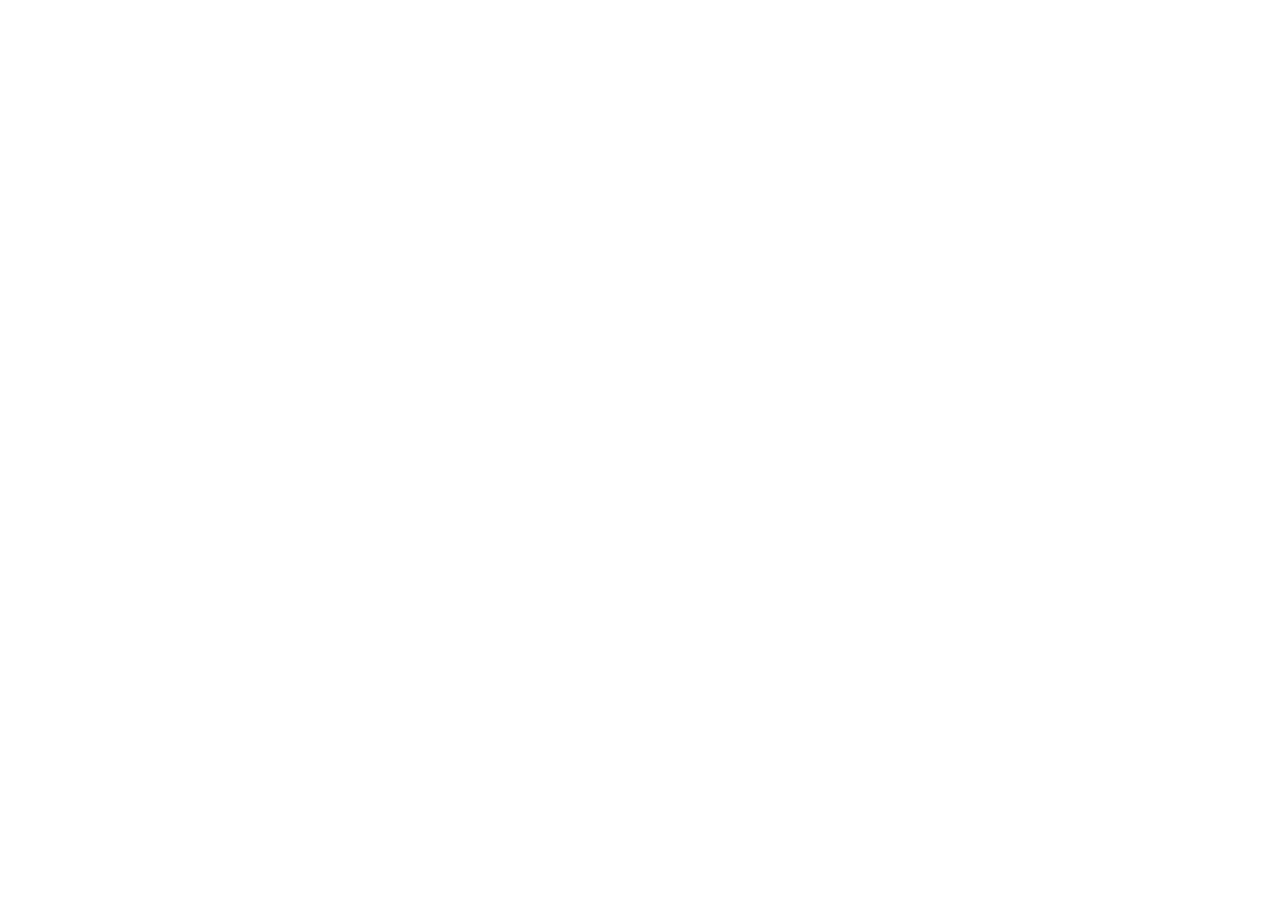
==== commit fc5bc5dc: "Сайт переехал: переадресация на trataapp.github.io 7 страниц ведут на ту же страницу https://trataap" ====
--- a/index.html
+++ b/index.html
@@ -2,226 +2,21 @@
 <html lang="ru">
 <head>
 <meta charset="utf-8">
-<meta name="viewport" content="width=device-width, initial-scale=1, viewport-fit=cover">
-<meta name="apple-itunes-app" content="app-id=6816365297">
-<title>Trata — учёт расходов</title>
-<meta name="description" content="Trata — приложение для iPhone для учёта расходов: автозапись покупок, бюджет, поездки, семья и своё дело. Данные хранятся на устройстве и в вашем iCloud. Уже в App Store.">
-<meta name="color-scheme" content="light dark">
-<meta name="theme-color" content="#F3F5F6" media="(prefers-color-scheme: light)">
-<meta name="theme-color" content="#101315" media="(prefers-color-scheme: dark)">
-<link rel="canonical" href="https://memotvoret.github.io/trata/">
-<meta property="og:type" content="website">
-<meta property="og:site_name" content="Trata">
-<meta property="og:title" content="Trata — личные финансы на iPhone">
-<meta property="og:description" content="Расходы, бюджет, поездки, семья и своё дело — в одном приложении. Русский, English, Română. Уже в App Store.">
-<meta property="og:url" content="https://memotvoret.github.io/trata/">
-<meta property="og:locale" content="ru_RU">
-<meta property="og:locale:alternate" content="en_US">
-<meta property="og:locale:alternate" content="ro_RO">
-<meta property="og:image" content="https://memotvoret.github.io/trata/trata-social.jpg">
-<meta property="og:image:width" content="1200">
-<meta property="og:image:height" content="630">
-<meta property="og:image:alt" content="Trata — расходы, бюджет и поездки. Уже в App Store.">
-<meta name="twitter:card" content="summary_large_image">
-<meta name="twitter:title" content="Trata — личные финансы на iPhone">
-<meta name="twitter:description" content="Понимайте свои расходы, планируйте бюджет и делите расходы поездки. Уже в App Store.">
-<meta name="twitter:image" content="https://memotvoret.github.io/trata/trata-social.jpg">
-<meta name="twitter:image:alt" content="Trata — расходы, бюджет и поездки. Уже в App Store.">
-<link rel="icon" type="image/png" sizes="32x32" href="trata-favicon.png">
-<link rel="apple-touch-icon" sizes="180x180" href="trata-touch-icon.png">
-<link rel="icon" type="image/png" sizes="512x512" href="trata-icon.png">
-<link rel="stylesheet" href="style.css">
+<meta name="viewport" content="width=device-width, initial-scale=1">
+<title>Trata — сайт переехал</title>
+<meta name="robots" content="noindex">
+<link rel="canonical" href="https://trataapp.github.io/">
+<script>location.replace("https://trataapp.github.io/" + location.search + location.hash);</script>
+<meta http-equiv="refresh" content="0; url=https://trataapp.github.io/">
 <style>
-.brand-mark { overflow: hidden; }
-.brand-mark img { display: block; width: 36px; height: 36px; }
-.release-note { display: inline-block; padding: 6px 12px; border-radius: 99px; font-size: 14px; font-weight: 650; background: var(--surface-elevated); color: var(--text); margin: 4px 0 16px; }
-.hero .release-note { color: #BCF8DF; background: #10342A; }
-.showcase { margin: 24px 0 28px; min-width: 0; }
-.showcase h2, .showcase h3 { margin: 0 0 6px; }
-.showcase-hint { font-size: 14px; color: var(--text-secondary); margin-bottom: 14px; }
-.screen-gallery { display: flex; gap: 14px; overflow-x: auto; overscroll-behavior-x: contain; scroll-snap-type: x mandatory; padding: 4px 2px 14px; scrollbar-color: var(--accent) var(--surface-elevated); }
-.screen-gallery figure { flex: 0 0 clamp(250px, 77vw, 300px); margin: 0; min-width: 0; scroll-snap-align: start; }
-.screen-gallery a { display: block; border-radius: 20px; overflow: hidden; background: #081511; border: 1px solid var(--hairline); }
-.screen-gallery img { display: block; width: 100%; height: auto; aspect-ratio: 660 / 1434; }
-.screen-gallery figcaption { margin: 10px 2px 0; color: var(--text-secondary); font-size: 14px; }
-.showcase a:focus-visible { outline-offset: 0; }
-.store-badge { display: inline-block; margin: 6px 0 16px; line-height: 0; }
-.store-badge img { display: block; height: 52px; width: auto; }
-@media (prefers-reduced-motion: reduce) { .screen-gallery { scroll-behavior: auto; } }
-
-.plan-comparison{margin:20px 0}.plan-comparison h2{margin:0 0 16px}.plan-columns{display:grid;grid-template-columns:repeat(2,minmax(0,1fr));gap:20px}.plan-column{min-width:0}.plan-column h3{font-size:18px}.plan-note{border-top:1px solid var(--hairline);padding-top:16px;color:var(--text-secondary);font-size:15px}.guide-link h3{margin:0 0 8px}.guide-link p{color:var(--text-secondary)}@media(max-width:600px){.plan-columns{grid-template-columns:1fr;gap:12px}}
+:root { color-scheme: light dark; }
+body { margin: 0; min-height: 100vh; display: flex; align-items: center; justify-content: center; padding: 24px; box-sizing: border-box;
+  font: 17px/1.5 -apple-system, BlinkMacSystemFont, "Segoe UI", Roboto, sans-serif; background: #f4f7f5; color: #14201a; text-align: center; }
+a { color: #0f7a4f; font-weight: 600; }
+@media (prefers-color-scheme: dark) { body { background: #0f1512; color: #e8efe9; } a { color: #5fd6a0; } }
 </style>
 </head>
 <body>
-<header class="site-header">
-  <div class="wrap">
-    <a class="brand" href="index.html">
-      <span class="brand-mark" aria-hidden="true"><img src="trata-favicon.png" width="36" height="36" alt=""></span>
-      Trata
-    </a>
-    <nav class="nav" aria-label="Разделы сайта">
-      <a href="index.html" aria-current="page">Главная</a>
-      <a href="support.html">Поддержка</a>
-      <a href="privacy.html">Конфиденциальность</a>
-    </nav>
-  </div>
-</header>
-
-<main class="wrap">
-  <nav class="lang" aria-label="Language / Limbă">
-    <a href="#ru" hreflang="ru">Русский</a>
-    <a href="#en" hreflang="en">English</a>
-    <a href="#ro" hreflang="ro">Română</a>
-  </nav>
-
-  <section class="hero" id="ru" lang="ru">
-    <h1>Trata</h1>
-    <a class="store-badge" href="https://apps.apple.com/app/id6816365297"><img src="appstore-white-ru.svg" width="156" height="52" alt="Загрузите в App Store"></a>
-    <p>Учёт расходов на iPhone. Заплатили телефоном на кассе — покупка записалась сама: автозапись из Wallet настраивается один раз. Весь месяц одной цифрой, бюджет и «можно сегодня», поездки с друзьями, семья и своё дело.</p>
-    <div class="hero-tiles">
-      <div class="hero-tile"><b>Без аккаунта</b><span>ни регистрации, ни рекламы, ни аналитики</span></div>
-      <div class="hero-tile"><b>Ваш iCloud</b><span>данные на устройстве и в приватной базе iCloud</span></div>
-    </div>
-  </section>
-
-  <div class="showcase" lang="ru" aria-labelledby="screens-ru">
-<h2 id="screens-ru">Посмотрите, как это работает</h2>
-<p class="showcase-hint">Листайте экраны. Нажмите на изображение, чтобы рассмотреть его.</p>
-<div class="screen-gallery" role="group" aria-label="Посмотрите, как это работает">
-<figure><a href="trata-ru-01.webp"><img src="trata-ru-01.webp" width="660" height="1434" loading="lazy" decoding="async" alt="Trata · Обзор. Весь месяц одной цифрой"></a><figcaption>01 · Обзор</figcaption></figure>
-<figure><a href="trata-ru-02.webp"><img src="trata-ru-02.webp" width="660" height="1434" loading="lazy" decoding="async" alt="Trata · Автозапись. Заплатили телефоном — покупка уже записана"></a><figcaption>02 · Автозапись</figcaption></figure>
-<figure><a href="trata-ru-03.webp"><img src="trata-ru-03.webp" width="660" height="1434" loading="lazy" decoding="async" alt="Trata · Наличные. Сумма, категория — готово"></a><figcaption>03 · Наличные</figcaption></figure>
-<figure><a href="trata-ru-04.webp"><img src="trata-ru-04.webp" width="660" height="1434" loading="lazy" decoding="async" alt="Trata · Аналитика. Прогноз месяца и куда уходят деньги"></a><figcaption>04 · Аналитика</figcaption></figure>
-<figure><a href="trata-ru-05.webp"><img src="trata-ru-05.webp" width="660" height="1434" loading="lazy" decoding="async" alt="Trata · Карта стран. Где вы были — на карте"></a><figcaption>05 · Карта стран</figcaption></figure>
-<figure><a href="trata-ru-06.webp"><img src="trata-ru-06.webp" width="660" height="1434" loading="lazy" decoding="async" alt="Trata · Поездка с друзьями. Кто сколько заплатил и кто кому должен"></a><figcaption>06 · Поездка с друзьями</figcaption></figure>
-<figure><a href="trata-ru-07.webp"><img src="trata-ru-07.webp" width="660" height="1434" loading="lazy" decoding="async" alt="Trata · Коммунальные. Что оплачено, а что ещё нет"></a><figcaption>07 · Коммунальные</figcaption></figure>
-<figure><a href="trata-ru-08.webp"><img src="trata-ru-08.webp" width="660" height="1434" loading="lazy" decoding="async" alt="Trata · Бизнес. Заказы, касса и доли мастеров"></a><figcaption>08 · Бизнес</figcaption></figure>
-<figure><a href="trata-ru-09.webp"><img src="trata-ru-09.webp" width="660" height="1434" loading="lazy" decoding="async" alt="Trata · Семья. Покупки партнёра — у вас на экране"></a><figcaption>09 · Семья</figcaption></figure>
-</div>
-</div>
-
-  <section class="card">
-    <h2>Что умеет</h2>
-    <ul>
-      <li>Автозапись покупок, оплаченных телефоном: один раз настройте автоматизацию Wallet в «Командах». Банк подключать не нужно.</li>
-      <li>Весь месяц одной цифрой, бюджет, лимиты категорий и «можно сегодня»; в аналитике — прогноз итога месяца.</li>
-      <li>Расходы, доходы и переводы между счетами в разных валютах — по официальным курсам Национального банка Молдовы.</li>
-      <li>Поездки: свой бюджет, карта стран и общий счёт с друзьями — синхронно на iPhone каждого участника.</li>
-      <li>Семья: покупки партнёра видны на вашем iPhone и входят в бюджет месяца.</li>
-      <li>Бизнес: заказы, касса и доли мастеров — отдельно от личных расходов.</li>
-      <li>Коммунальные платежи, мероприятия, долги, копилки и транспорт.</li>
-      <li>Скан чека, Siri, виджеты, резервная копия и выгрузка в CSV и JSON.</li>
-    </ul>
-  </section>
-
-<!-- ASTRA8:plans:ru:start -->
-<section class="plan-comparison card" lang="ru" aria-labelledby="plans-ru"><h2 id="plans-ru">Бесплатно и Pro</h2><div class="plan-columns"><div class="plan-column"><h3>Для ежедневного учёта — бесплатно</h3><ul><li>Ручной ввод, чеки, импорт выписки и автозапись покупок из Wallet через «Команды».</li><li>Обзор, история, поиск, категории, «Можно сегодня» и лимит месяца.</li><li>Аналитика текущего и прошлого месяца, до 3 счетов с переводами и валюты.</li><li>iCloud, Face ID, скрытие сумм, резервные копии и экспорт.</li><li>Виджеты, Siri, язык, нижняя панель и вечерняя сводка.</li></ul></div><div class="plan-column"><h3>Trata Pro</h3><ul><li>Поездки, мероприятия, общие счета и долги.</li><li>Семья, Бизнес и коммунальные платежи.</li><li>Транспорт: заправки, стоимость 1 км, обслуживание и документы.</li><li>Лимиты категорий и перенос между ними, аналитика за любой период.</li><li>Неограниченные счета, копилки и постоянные платежи.</li></ul></div></div><p class="plan-note">7 дней бесплатно для новых подписчиков, которым доступно предложение Apple. Затем подписка платная, если её не отменить. У покупки навсегда пробного периода нет.</p><p>Семейный доступ: Pro можно разделить с семьёй Apple. Ваши личные записи при этом не становятся общими.</p><p><strong>Записанное всегда доступно: после окончания Pro можно смотреть, править, удалять и выгружать свои данные.</strong></p><p><a href="help.html?lang=ru#pro">Справочник</a> · <a href="support.html#pro-ru">Поддержка</a></p></section>
-<!-- ASTRA8:plans:ru:end -->
-<!-- ASTRA8:guide:ru:start -->
-<aside class="card guide-link" lang="ru"><h3><a href="help.html?lang=ru#ru">Как пользоваться Trata</a></h3><p>Пошаговые инструкции: автозапись, бюджет, поездки, счета и стоимость 1 км.</p></aside>
-<!-- ASTRA8:guide:ru:end -->
-  <section class="card">
-    <h2>Ссылки</h2>
-    <ul class="links">
-      <li><a href="support.html"><span>Поддержка<small>Частые вопросы и связь с разработчиком</small></span></a></li>
-      <li><a href="privacy.html"><span>Политика конфиденциальности<small>Какие данные хранит Trata и где</small></span></a></li>
-      <li><a href="mailto:tratasupport@gmail.com?subject=Trata%20%E2%80%94%20%D0%BF%D0%BE%D0%B4%D0%B4%D0%B5%D1%80%D0%B6%D0%BA%D0%B0"><span>Написать в поддержку<small>tratasupport@gmail.com</small></span></a></li>
-    </ul>
-  </section>
-
-  <section class="card" id="en" lang="en">
-    <h2>Trata — everyday expense tracking</h2>
-    <p>See where your money goes and how much you spend each month. Record an expense quickly, set category budgets, and check Available today on Home.</p>
-    <a class="store-badge" href="https://apps.apple.com/app/id6816365297"><picture><source srcset="appstore-white-en.svg" media="(prefers-color-scheme: dark)"><img src="appstore-black-en.svg" width="156" height="52" alt="Download on the App Store"></picture></a>
-<div class="showcase" lang="en" aria-labelledby="screens-en">
-<h3 id="screens-en">Take a look inside</h3>
-<p class="showcase-hint">Swipe through the screens. Tap an image for a closer look.</p>
-<div class="screen-gallery" role="group" aria-label="Take a look inside">
-<figure><a href="trata-en-01.webp"><img src="trata-en-01.webp" width="660" height="1434" loading="lazy" decoding="async" alt="Trata · Home. Your month in one number"></a><figcaption>01 · Home</figcaption></figure>
-<figure><a href="trata-en-02.webp"><img src="trata-en-02.webp" width="660" height="1434" loading="lazy" decoding="async" alt="Trata · Auto-logging. Paid by phone — already logged"></a><figcaption>02 · Auto-logging</figcaption></figure>
-<figure><a href="trata-en-03.webp"><img src="trata-en-03.webp" width="660" height="1434" loading="lazy" decoding="async" alt="Trata · Cash entry. Amount, category, done"></a><figcaption>03 · Cash entry</figcaption></figure>
-<figure><a href="trata-en-04.webp"><img src="trata-en-04.webp" width="660" height="1434" loading="lazy" decoding="async" alt="Trata · Analytics. Month forecast and where the money goes"></a><figcaption>04 · Analytics</figcaption></figure>
-<figure><a href="trata-en-05.webp"><img src="trata-en-05.webp" width="660" height="1434" loading="lazy" decoding="async" alt="Trata · Countries map. Where you have been, on a map"></a><figcaption>05 · Countries map</figcaption></figure>
-<figure><a href="trata-en-06.webp"><img src="trata-en-06.webp" width="660" height="1434" loading="lazy" decoding="async" alt="Trata · Trip with friends. Who paid what and who owes whom"></a><figcaption>06 · Trip with friends</figcaption></figure>
-<figure><a href="trata-en-07.webp"><img src="trata-en-07.webp" width="660" height="1434" loading="lazy" decoding="async" alt="Trata · Utilities. What is paid and what is still due"></a><figcaption>07 · Utilities</figcaption></figure>
-<figure><a href="trata-en-08.webp"><img src="trata-en-08.webp" width="660" height="1434" loading="lazy" decoding="async" alt="Trata · Business. Orders, cash drawer and shares"></a><figcaption>08 · Business</figcaption></figure>
-<figure><a href="trata-en-09.webp"><img src="trata-en-09.webp" width="660" height="1434" loading="lazy" decoding="async" alt="Trata · Family. Your partner's purchases on your screen"></a><figcaption>09 · Family</figcaption></figure>
-</div>
-</div>
-    <h3>What you can do</h3>
-    <ul>
-      <li>Track expenses, income, refunds, and transfers between Accounts in multiple currencies, with official exchange rates from the National Bank of Moldova.</li>
-      <li>Set a monthly budget and category limits. Use Analytics to review a month, a day, or a date range.</li>
-      <li>Log purchases you pay for with your phone automatically: set up a Wallet automation in Shortcuts once. For a new merchant, choose a category; Trata remembers it for future purchases. This does not connect Trata to your bank or make payments.</li>
-      <li>Add expenses manually, with Siri or widgets, by scanning a receipt on your iPhone, or from a Wallet statement screenshot.</li>
-      <li>Plan Trips with dates, a budget, and a currency. Include advance bookings, split a Shared bill with friends, and see who owes what. Only your share counts toward your personal expenses.</li>
-      <li>Group recorded expenses in Events to see what a celebration cost. You choose which expenses to include; matching dates do not add them automatically.</li>
-      <li>Track cars and motorcycles in Vehicles: fuel, maintenance, Cost per km, document photos, validity dates, and reminders. Distance estimates use your records, not location tracking.</li>
-      <li>Family: see your partner's purchases on your iPhone, counted in your monthly budget.</li>
-      <li>Keep a small business in Business: orders, the cash drawer and partners' shares, separate from personal spending.</li>
-      <li>Keep Savings goals, Debts, Utilities and Recurring payments in one place.</li>
-      <li>Use Face ID protection, create a backup, or export transactions to CSV or JSON.</li>
-    </ul>
-    <p>No account, ads, or usage tracking. Your records stay on your device and, when enabled, in your private iCloud database. The developer cannot access that database.</p>
-    <p>Trata is available in Russian, English, and Romanian. It follows your iPhone language. If none of your iPhone's preferred languages is available, Trata uses English. To choose a language, open Settings → Language in Trata (it changes after you reopen Trata), or iOS Settings → Trata → Language (under Apps on newer iOS versions).</p>
-<!-- ASTRA8:plans:en:start -->
-<section class="plan-comparison card" lang="en" aria-labelledby="plans-en"><h2 id="plans-en">Free and Pro</h2><div class="plan-columns"><div class="plan-column"><h3>Everyday tracking is free</h3><ul><li>Manual entry, receipts, statement import and automatic logging from Wallet with Shortcuts.</li><li>Home, history, search, categories, Available today and a monthly limit.</li><li>Analytics for this month and last month, up to 3 accounts with transfers, and currencies.</li><li>iCloud, Face ID, hidden amounts, backups and export.</li><li>Widgets, Siri, language, the bottom bar and evening summaries.</li></ul></div><div class="plan-column"><h3>Trata Pro</h3><ul><li>Trips, events, shared bills and debts.</li><li>Family, Business and utilities.</li><li>Vehicles: fill-ups, cost per km, maintenance and documents.</li><li>Category limits and budget transfers, analytics for any period.</li><li>Unlimited accounts, savings goals and recurring payments.</li></ul></div></div><p class="plan-note">Eligible new subscribers get 7 days free. The subscription becomes paid afterwards unless cancelled. Lifetime access has no trial.</p><p>Family Sharing lets you share Pro with your Apple family. Your personal records do not become shared records.</p><p><strong>Saved records stay available: after Pro ends, you can still view, edit, delete and export your data.</strong></p><p><a href="help.html?lang=en#pro-en">Guide</a> · <a href="support.html#pro-en">Support</a></p></section>
-<!-- ASTRA8:plans:en:end -->
-<!-- ASTRA8:guide:en:start -->
-<aside class="card guide-link" lang="en"><h3><a href="help.html?lang=en#en">How to use Trata</a></h3><p>Step-by-step help with automatic logging, budgets, trips, accounts and cost per km.</p></aside>
-<!-- ASTRA8:guide:en:end -->
-    <p><a href="support.html#en">Support</a> · <a href="privacy.html#en">Privacy policy</a> · <a href="mailto:tratasupport@gmail.com?subject=Trata%20support">Contact support</a></p>
-  </section>
-
-  <section class="card" id="ro" lang="ro">
-    <h2>Trata — cheltuielile de zi cu zi</h2>
-    <p>Vezi unde se duc banii și cât cheltuiești în fiecare lună. Înregistrează rapid o cheltuială, stabilește bugete pe categorii și verifică Disponibil azi în Acasă.</p>
-    <a class="store-badge" href="https://apps.apple.com/app/id6816365297"><picture><source srcset="appstore-white-ro.svg" media="(prefers-color-scheme: dark)"><img src="appstore-black-ro.svg" width="156" height="52" alt="Descarcă din App Store"></picture></a>
-<div class="showcase" lang="ro" aria-labelledby="screens-ro">
-<h3 id="screens-ro">Vezi cum arată aplicația</h3>
-<p class="showcase-hint">Glisează pentru a vedea ecranele. Apasă o imagine pentru detalii.</p>
-<div class="screen-gallery" role="group" aria-label="Vezi cum arată aplicația">
-<figure><a href="trata-ro-01.webp"><img src="trata-ro-01.webp" width="660" height="1434" loading="lazy" decoding="async" alt="Trata · Acasă. Toată luna, într-o cifră"></a><figcaption>01 · Acasă</figcaption></figure>
-<figure><a href="trata-ro-02.webp"><img src="trata-ro-02.webp" width="660" height="1434" loading="lazy" decoding="async" alt="Trata · Înregistrare automată. Ai plătit cu telefonul — e deja notat"></a><figcaption>02 · Înregistrare automată</figcaption></figure>
-<figure><a href="trata-ro-03.webp"><img src="trata-ro-03.webp" width="660" height="1434" loading="lazy" decoding="async" alt="Trata · Numerar. Suma, categoria, gata"></a><figcaption>03 · Numerar</figcaption></figure>
-<figure><a href="trata-ro-04.webp"><img src="trata-ro-04.webp" width="660" height="1434" loading="lazy" decoding="async" alt="Trata · Analiză. Prognoza lunii și unde se duc banii"></a><figcaption>04 · Analiză</figcaption></figure>
-<figure><a href="trata-ro-05.webp"><img src="trata-ro-05.webp" width="660" height="1434" loading="lazy" decoding="async" alt="Trata · Harta țărilor. Unde ai fost, pe hartă"></a><figcaption>05 · Harta țărilor</figcaption></figure>
-<figure><a href="trata-ro-06.webp"><img src="trata-ro-06.webp" width="660" height="1434" loading="lazy" decoding="async" alt="Trata · Călătorie cu prietenii. Cine cât a plătit și cine cui datorează"></a><figcaption>06 · Călătorie cu prietenii</figcaption></figure>
-<figure><a href="trata-ro-07.webp"><img src="trata-ro-07.webp" width="660" height="1434" loading="lazy" decoding="async" alt="Trata · Utilități. Ce e plătit și ce mai e de plătit"></a><figcaption>07 · Utilități</figcaption></figure>
-<figure><a href="trata-ro-08.webp"><img src="trata-ro-08.webp" width="660" height="1434" loading="lazy" decoding="async" alt="Trata · Afaceri. Comenzi, casa de bani și cote"></a><figcaption>08 · Afaceri</figcaption></figure>
-<figure><a href="trata-ro-09.webp"><img src="trata-ro-09.webp" width="660" height="1434" loading="lazy" decoding="async" alt="Trata · Familia. Cumpărăturile partenerului pe ecranul tău"></a><figcaption>09 · Familia</figcaption></figure>
-</div>
-</div>
-    <h3>Ce poți face</h3>
-    <ul>
-      <li>Urmărește cheltuieli, venituri, rambursări și transferuri între Conturi în mai multe monede, cu cursurile oficiale ale Băncii Naționale a Moldovei.</li>
-      <li>Stabilește un buget lunar și limite pe categorii. În Analiză poți vedea o lună, o zi sau o perioadă.</li>
-      <li>Cumpărăturile plătite cu telefonul se notează automat: configurezi o dată o automatizare Wallet în Scurtături. Pentru un comerciant nou, alegi categoria; Trata o reține pentru cumpărăturile viitoare. Aplicația nu se conectează la bancă și nu efectuează plăți.</li>
-      <li>Adaugă cheltuieli manual, prin Siri sau widgeturi, prin scanarea unui bon pe iPhone ori dintr-o captură a extrasului Wallet.</li>
-      <li>Planifică în Călătorii datele, bugetul și moneda. Include rezervările plătite în avans, împarte o Notă comună cu prietenii și vezi cine cui datorează bani. În cheltuielile tale personale intră doar partea ta.</li>
-      <li>Grupează cheltuieli deja înregistrate în Evenimente, ca să vezi cât a costat o sărbătoare. Tu alegi ce incluzi; cheltuielile nu se adaugă automat după dată.</li>
-      <li>Gestionează automobile și motociclete în Vehicule: combustibil, întreținere, Cost pe km, fotografii ale documentelor, perioade de valabilitate și mementouri. Distanța se estimează din înregistrările tale, fără urmărirea locației.</li>
-      <li>Familia: vezi cumpărăturile partenerului pe iPhone-ul tău, incluse în bugetul lunii.</li>
-      <li>Ține o afacere mică în Afaceri: comenzi, casa de bani și cotele partenerilor, separat de cheltuielile personale.</li>
-      <li>Păstrează Economii, Datorii, Utilități și Plăți recurente într-un singur loc.</li>
-      <li>Activează protecția Face ID, creează o copie de siguranță sau exportă tranzacțiile în CSV ori JSON.</li>
-    </ul>
-    <p>Fără cont, reclame sau urmărirea utilizării. Înregistrările rămân pe dispozitivul tău și, când iCloud este activat, în baza ta de date privată din iCloud. Dezvoltatorul nu are acces la această bază.</p>
-    <p>Trata este disponibilă în rusă, engleză și română. Folosește limba iPhone-ului tău. Dacă niciuna dintre limbile preferate ale iPhone-ului nu este disponibilă, Trata folosește engleza. Pentru a alege limba, deschide Setări → Limbă în Trata (se schimbă după ce redeschizi Trata) sau Configurări iOS → Trata → Limbă (în secțiunea Aplicații pe versiunile iOS mai noi).</p>
-<!-- ASTRA8:plans:ro:start -->
-<section class="plan-comparison card" lang="ro" aria-labelledby="plans-ro"><h2 id="plans-ro">Gratuit și Pro</h2><div class="plan-columns"><div class="plan-column"><h3>Evidența zilnică este gratuită</h3><ul><li>Introducere manuală, bonuri, import de extras și înregistrare automată din Wallet prin Scurtături.</li><li>Acasă, istoric, căutare, categorii, Disponibil azi și limita lunară.</li><li>Analiză pentru luna curentă și cea trecută, până la 3 conturi cu transferuri și monede.</li><li>iCloud, Face ID, sume ascunse, copii de siguranță și export.</li><li>Widgeturi, Siri, limba, bara de jos și rezumatul de seară.</li></ul></div><div class="plan-column"><h3>Trata Pro</h3><ul><li>Călătorii, evenimente, note comune și datorii.</li><li>Familia, Afaceri și utilități.</li><li>Vehicule: alimentări, cost pe km, întreținere și documente.</li><li>Limite pe categorii și transferuri de buget, analiză pentru orice perioadă.</li><li>Conturi nelimitate, economii și plăți recurente.</li></ul></div></div><p class="plan-note">Abonații noi eligibili au 7 zile gratuite. Apoi abonamentul devine plătit dacă nu îl anulezi. Accesul pe viață nu are perioadă de probă.</p><p>Partajarea familială îți permite să împarți Pro cu familia Apple. Înregistrările tale personale nu devin comune.</p><p><strong>Înregistrările rămân disponibile: după expirarea Pro poți vedea, modifica, șterge și exporta datele tale.</strong></p><p><a href="help.html?lang=ro#pro-ro">Ghid</a> · <a href="support.html#pro-ro">Asistență</a></p></section>
-<!-- ASTRA8:plans:ro:end -->
-<!-- ASTRA8:guide:ro:start -->
-<aside class="card guide-link" lang="ro"><h3><a href="help.html?lang=ro#ro">Cum folosești Trata</a></h3><p>Instrucțiuni pas cu pas: înregistrare automată, buget, călătorii, conturi și cost pe km.</p></aside>
-<!-- ASTRA8:guide:ro:end -->
-    <p><a href="support.html#ro">Asistență</a> · <a href="privacy.html#ro">Politica de confidențialitate</a> · <a href="mailto:tratasupport@gmail.com?subject=Trata%20asisten%C8%9B%C4%83">Contactează asistența</a></p>
-  </section>
-</main>
-
-<footer class="site-footer">
-  <div class="wrap">
-    <p>Trata · <a href="support.html">Поддержка</a> · <a href="privacy.html">Политика конфиденциальности</a> · <a href="mailto:tratasupport@gmail.com">tratasupport@gmail.com</a></p>
-  </div>
-</footer>
+<p>Сайт Trata переехал · Trata has moved · Trata s-a mutat<br><a href="https://trataapp.github.io/">trataapp.github.io</a></p>
 </body>
 </html>
